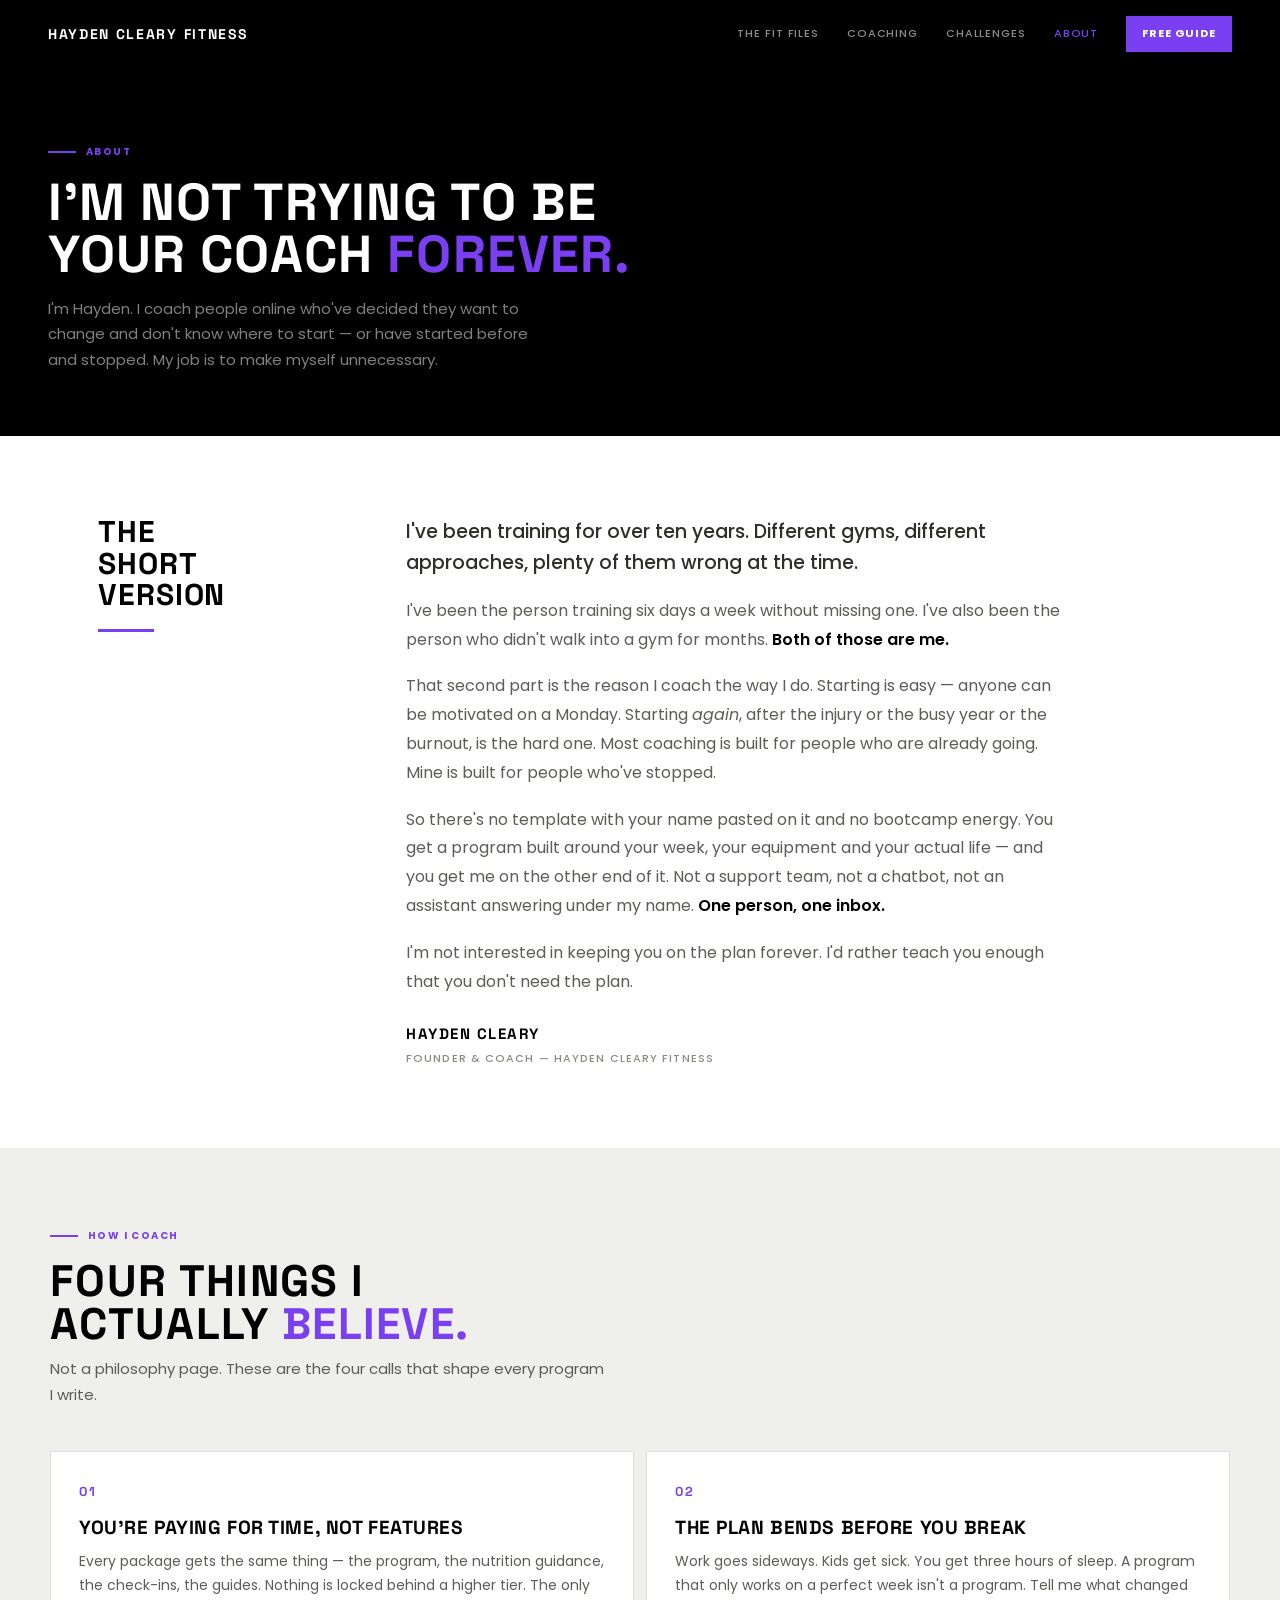
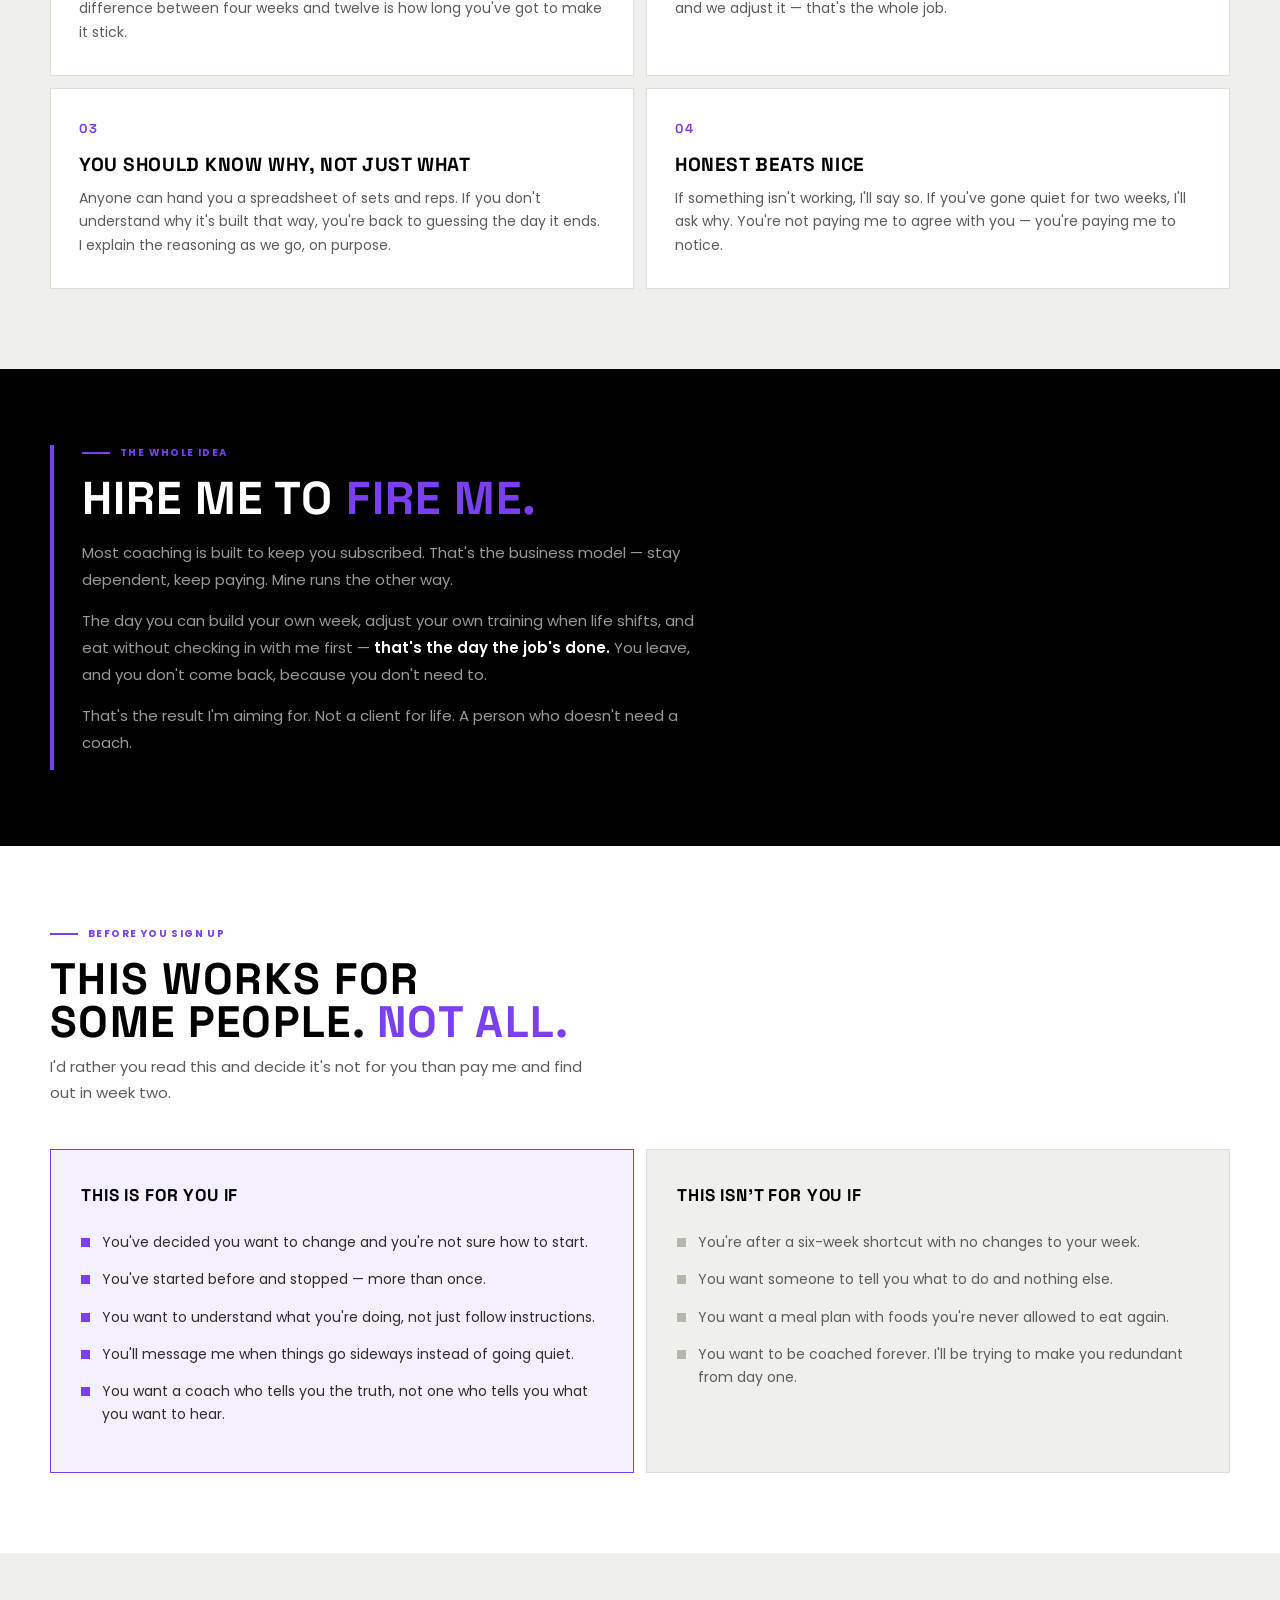
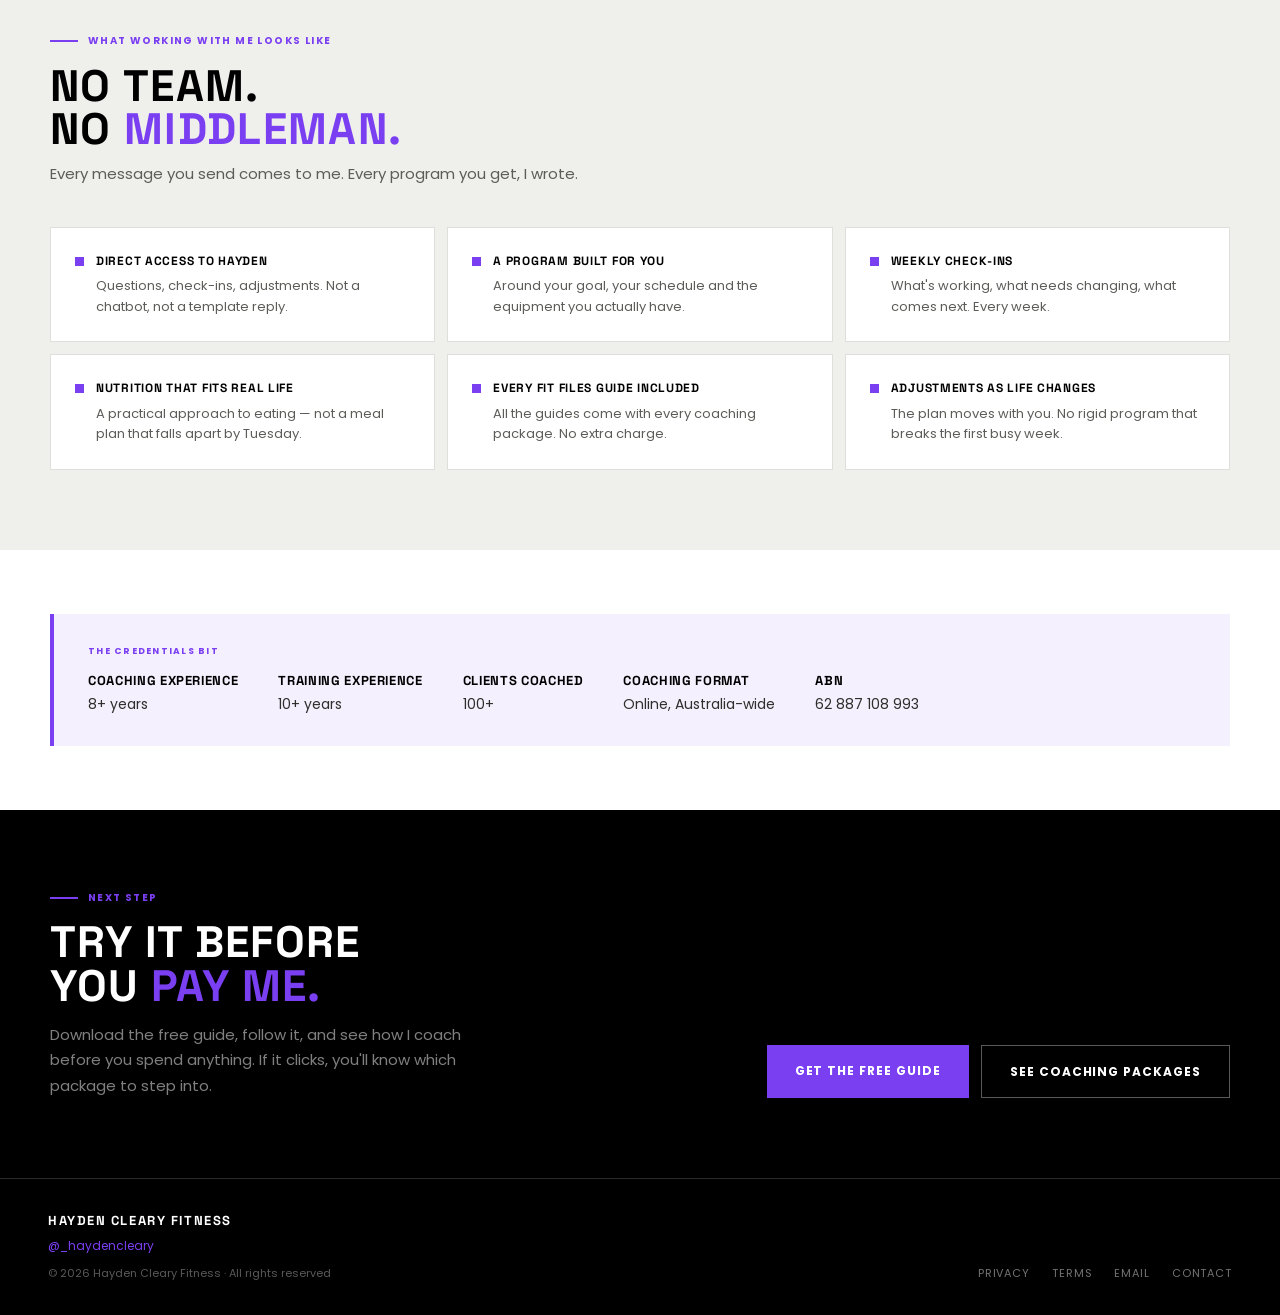
==== about.html @ 054e0fba "Add files via upload" ====
<!DOCTYPE html>
<html lang="en">
<head>
<meta charset="UTF-8">
<meta name="viewport" content="width=device-width, initial-scale=1.0">
<title>About — Hayden Cleary Fitness</title>
<meta name="description" content="Online coaching built for people who've started before and stopped. One coach, direct access, and a plan designed to make itself unnecessary.">
<link rel="preconnect" href="https://fonts.googleapis.com">
<link rel="preconnect" href="https://fonts.gstatic.com" crossorigin>
<link href="https://fonts.googleapis.com/css2?family=Space+Grotesk:wght@700&family=Poppins:wght@400;500;600;700&display=swap" rel="stylesheet">
<style>
/* =============================================
   RESET & BASE
   ============================================= */
*, *::before, *::after { box-sizing: border-box; margin: 0; padding: 0; }
html { -webkit-font-smoothing: antialiased; scroll-behavior: smooth; }
body {
  font-family: 'Poppins', sans-serif;
  font-size: 16px;
  line-height: 1.6;
  color: #2E2E2B;
  background: #fff;
}
a { text-decoration: none; }
img { display: block; max-width: 100%; }

/* =============================================
   NAV
   ============================================= */
.nav {
  background: #000;
  padding: 16px 48px;
  display: flex;
  justify-content: space-between;
  align-items: center;
  gap: 24px;
  flex-wrap: wrap;
  position: sticky;
  top: 0;
  z-index: 100;
}
.nav-brand {
  font-family: 'Space Grotesk', sans-serif;
  font-weight: 700;
  font-size: 14px;
  letter-spacing: .12em;
  text-transform: uppercase;
  color: #fff;
}
.nav-links { display: flex; gap: 28px; align-items: center; flex-wrap: wrap; }
.nav-link {
  font-size: 11px;
  color: rgba(255,255,255,.55);
  text-transform: uppercase;
  letter-spacing: .08em;
  font-weight: 500;
  transition: color .2s;
}
.nav-link:hover { color: rgba(255,255,255,.9); }
.nav-link.is-active { color: #7B3FF2; }
.nav-cta {
  font-size: 11px;
  font-weight: 700;
  color: #fff;
  text-transform: uppercase;
  letter-spacing: .08em;
  background: #7B3FF2;
  padding: 9px 16px;
  transition: background .2s;
}
.nav-cta:hover { background: #6830d4; }

/* =============================================
   SHARED
   ============================================= */
.eyebrow { display: flex; align-items: center; gap: 10px; }
.eyebrow-rule { width: 28px; height: 2px; background: #7B3FF2; flex-shrink: 0; }
.eyebrow-text {
  font-size: 10px;
  font-weight: 700;
  letter-spacing: .14em;
  text-transform: uppercase;
  color: #7B3FF2;
}

/* =============================================
   HERO
   ============================================= */
.hero {
  background: #000;
  padding: 76px 48px 64px;
  display: flex;
  flex-direction: column;
  gap: 16px;
}
.hero-headline {
  font-family: 'Space Grotesk', sans-serif;
  font-size: 52px;
  font-weight: 700;
  letter-spacing: .02em;
  text-transform: uppercase;
  color: #fff;
  line-height: 1.0;
  max-width: 720px;
}
.hero-headline span { color: #7B3FF2; }
.hero-sub {
  font-size: 15px;
  color: rgba(255,255,255,.5);
  line-height: 1.7;
  max-width: 500px;
}

/* =============================================
   STORY
   ============================================= */
.story {
  background: #fff;
  padding: 80px 48px;
  display: grid;
  grid-template-columns: 260px 1fr;
  gap: 48px;
  align-items: start;
  max-width: 1180px;
  margin: 0 auto;
}
.story-label {
  font-family: 'Space Grotesk', sans-serif;
  font-size: 30px;
  font-weight: 700;
  letter-spacing: .03em;
  text-transform: uppercase;
  color: #000;
  line-height: 1.05;
}
.story-rule { width: 56px; height: 3px; background: #7B3FF2; margin-top: 18px; }
.story-body { max-width: 660px; }
.story-body p {
  font-size: 16px;
  color: #5C5C58;
  line-height: 1.8;
  margin-bottom: 18px;
}
.story-body p.lead { font-size: 19px; color: #2E2E2B; font-weight: 500; line-height: 1.65; }
.story-body strong { color: #000; font-weight: 600; }
.signature {
  margin-top: 26px;
  font-family: 'Space Grotesk', sans-serif;
  font-size: 15px;
  font-weight: 700;
  letter-spacing: .1em;
  text-transform: uppercase;
  color: #000;
}
.signature span { display: block; font-family: 'Poppins', sans-serif; font-size: 11px; font-weight: 500; letter-spacing: .1em; color: #8A8A85; margin-top: 4px; }

/* =============================================
   PRINCIPLES
   ============================================= */
.principles {
  background: #EFEFEC;
  padding: 80px 48px;
}
.principles-inner { max-width: 1180px; margin: 0 auto; }
.section-headline {
  font-family: 'Space Grotesk', sans-serif;
  font-size: 44px;
  font-weight: 700;
  letter-spacing: .03em;
  text-transform: uppercase;
  color: #000;
  line-height: .98;
  margin: 16px 0 10px;
}
.section-headline span { color: #7B3FF2; }
.section-sub { font-size: 15px; color: #5C5C58; max-width: 560px; line-height: 1.7; }
.principle-grid {
  margin-top: 44px;
  display: grid;
  grid-template-columns: repeat(2, 1fr);
  gap: 12px;
}
.principle {
  background: #fff;
  border: 0.5px solid #DEDEDA;
  padding: 30px 28px;
}
.principle-num {
  font-family: 'Space Grotesk', sans-serif;
  font-size: 13px;
  font-weight: 700;
  letter-spacing: .12em;
  color: #7B3FF2;
  margin-bottom: 14px;
}
.principle-title {
  font-family: 'Space Grotesk', sans-serif;
  font-size: 19px;
  font-weight: 700;
  letter-spacing: .03em;
  text-transform: uppercase;
  color: #000;
  line-height: 1.2;
  margin-bottom: 10px;
}
.principle-text { font-size: 14px; color: #5C5C58; line-height: 1.7; }

/* =============================================
   HIRE ME TO FIRE ME
   ============================================= */
.hmtfm {
  background: #000;
  padding: 76px 48px;
}
.hmtfm-inner { max-width: 1180px; margin: 0 auto; display: flex; gap: 28px; align-items: flex-start; }
.hmtfm-rule { width: 4px; background: #7B3FF2; align-self: stretch; flex-shrink: 0; min-height: 80px; }
.hmtfm-headline {
  font-family: 'Space Grotesk', sans-serif;
  font-size: 46px;
  font-weight: 700;
  letter-spacing: .02em;
  text-transform: uppercase;
  color: #fff;
  line-height: 1.0;
  margin: 14px 0 18px;
}
.hmtfm-headline span { color: #7B3FF2; }
.hmtfm-text { font-size: 15px; color: rgba(255,255,255,.6); line-height: 1.8; max-width: 620px; margin-bottom: 14px; }
.hmtfm-text strong { color: #fff; font-weight: 600; }

/* =============================================
   FIT / NOT FIT
   ============================================= */
.fit { background: #fff; padding: 80px 48px; }
.fit-inner { max-width: 1180px; margin: 0 auto; }
.fit-grid { margin-top: 44px; display: grid; grid-template-columns: repeat(2, 1fr); gap: 12px; }
.fit-col { border: 0.5px solid #DEDEDA; padding: 32px 30px; }
.fit-col.yes { background: #F4F0FE; border-color: #7B3FF2; }
.fit-col.no { background: #EFEFEC; }
.fit-col-title {
  font-family: 'Space Grotesk', sans-serif;
  font-size: 17px;
  font-weight: 700;
  letter-spacing: .05em;
  text-transform: uppercase;
  color: #000;
  margin-bottom: 22px;
}
.fit-item { display: flex; gap: 12px; align-items: flex-start; margin-bottom: 14px; }
.fit-mark { width: 9px; height: 9px; flex-shrink: 0; margin-top: 7px; }
.fit-col.yes .fit-mark { background: #7B3FF2; }
.fit-col.no .fit-mark { background: #B5B5B0; }
.fit-text { font-size: 14px; color: #5C5C58; line-height: 1.65; }
.fit-col.yes .fit-text { color: #2E2E2B; }

/* =============================================
   WHAT YOU GET
   ============================================= */
.get { background: #EFEFEC; padding: 80px 48px; }
.get-inner { max-width: 1180px; margin: 0 auto; }
.get-grid { margin-top: 40px; display: grid; grid-template-columns: repeat(3, 1fr); gap: 12px; }
.get-item { background: #fff; border: 0.5px solid #DEDEDA; padding: 24px; display: flex; gap: 12px; align-items: flex-start; }
.get-dot { width: 9px; height: 9px; background: #7B3FF2; flex-shrink: 0; margin-top: 5px; }
.get-title {
  font-family: 'Space Grotesk', sans-serif;
  font-size: 12px;
  font-weight: 700;
  letter-spacing: .06em;
  text-transform: uppercase;
  color: #000;
  margin-bottom: 5px;
}
.get-desc { font-size: 13px; color: #5C5C58; line-height: 1.6; }

/* =============================================
   CREDENTIALS
   ============================================= */
.creds { background: #fff; padding: 64px 48px; }
.creds-inner {
  max-width: 1180px;
  margin: 0 auto;
  background: #F4F0FE;
  border-left: 4px solid #7B3FF2;
  padding: 30px 34px;
}
.creds-label {
  font-size: 9px;
  font-weight: 700;
  letter-spacing: .14em;
  text-transform: uppercase;
  color: #7B3FF2;
  margin-bottom: 12px;
}
.creds-list { display: flex; gap: 40px; flex-wrap: wrap; }
.creds-item { font-size: 14px; color: #2E2E2B; line-height: 1.6; }
.creds-item strong { display: block; font-family: 'Space Grotesk', sans-serif; font-size: 13px; letter-spacing: .05em; text-transform: uppercase; color: #000; margin-bottom: 2px; }

/* =============================================
   CTA
   ============================================= */
.cta { background: #000; padding: 80px 48px; }
.cta-inner { max-width: 1180px; margin: 0 auto; display: flex; justify-content: space-between; align-items: flex-end; gap: 40px; flex-wrap: wrap; }
.cta-headline {
  font-family: 'Space Grotesk', sans-serif;
  font-size: 44px;
  font-weight: 700;
  letter-spacing: .02em;
  text-transform: uppercase;
  color: #fff;
  line-height: 1.0;
  margin: 14px 0 14px;
}
.cta-headline span { color: #7B3FF2; }
.cta-sub { font-size: 15px; color: rgba(255,255,255,.5); line-height: 1.7; max-width: 460px; }
.cta-btns { display: flex; gap: 12px; flex-wrap: wrap; }
.btn {
  display: inline-block;
  font-size: 12px;
  font-weight: 700;
  letter-spacing: .08em;
  text-transform: uppercase;
  padding: 16px 28px;
  transition: background .2s, border-color .2s, color .2s;
}
.btn-primary { background: #7B3FF2; color: #fff; }
.btn-primary:hover { background: #6830d4; }
.btn-ghost { border: 1px solid rgba(255,255,255,.35); color: #fff; }
.btn-ghost:hover { border-color: #7B3FF2; background: #7B3FF2; }

/* =============================================
   FOOTER
   ============================================= */
.footer {
  background: #000;
  border-top: 1px solid #2A2A2A;
  padding: 32px 48px;
  display: flex;
  justify-content: space-between;
  align-items: flex-end;
  gap: 24px;
  flex-wrap: wrap;
}
.footer-brand {
  font-family: 'Space Grotesk', sans-serif;
  font-weight: 700;
  font-size: 13px;
  letter-spacing: .12em;
  text-transform: uppercase;
  color: #fff;
}
.footer-handle { font-size: 12px; color: #7B3FF2; margin-top: 4px; }
.footer-legal { font-size: 11px; color: rgba(255,255,255,.35); margin-top: 10px; }
.footer-links { display: flex; gap: 22px; }
.footer-link {
  font-size: 11px;
  color: rgba(255,255,255,.45);
  text-transform: uppercase;
  letter-spacing: .08em;
  transition: color .2s;
}
.footer-link:hover { color: #7B3FF2; }

/* =============================================
   RESPONSIVE
   ============================================= */
@media (max-width: 900px) {
  .story { grid-template-columns: 1fr; gap: 24px; padding: 60px 24px; }
  .principle-grid, .fit-grid { grid-template-columns: 1fr; }
  .get-grid { grid-template-columns: 1fr; }
}
@media (max-width: 720px) {
  .nav { padding: 14px 20px; }
  .nav-links { gap: 16px; }
  .hero { padding: 56px 20px 48px; }
  .hero-headline { font-size: 34px; }
  .section-headline, .cta-headline, .hmtfm-headline { font-size: 30px; }
  .principles, .fit, .get, .cta, .hmtfm { padding: 56px 20px; }
  .creds { padding: 48px 20px; }
  .footer { padding: 28px 20px; }
}

@media (prefers-reduced-motion: reduce) {
  * { transition-duration: .01ms !important; scroll-behavior: auto !important; }
}
</style>
</head>
<body>

<!-- NAV -->
<nav class="nav">
  <a href="index.html" class="nav-brand">Hayden Cleary Fitness</a>
  <div class="nav-links">
    <a href="hcf_fit_files_v2.html" class="nav-link">The Fit Files</a>
    <a href="index.html" class="nav-link">Coaching</a>
    <a href="challenges.html" class="nav-link">Challenges</a>
    <a href="about.html" class="nav-link is-active">About</a>
    <a href="hcf_lead_magnet_landing.html" class="nav-cta">Free Guide</a>
  </div>
</nav>

<!-- HERO -->
<section class="hero">
  <div class="eyebrow">
    <span class="eyebrow-rule"></span>
    <span class="eyebrow-text">About</span>
  </div>
  <h1 class="hero-headline">I'm not trying to be<br>your coach <span>forever.</span></h1>
  <p class="hero-sub">I'm Hayden. I coach people online who've decided they want to change and don't know where to start — or have started before and stopped. My job is to make myself unnecessary.</p>
</section>

<!-- STORY -->
<section class="story">
  <div>
    <div class="story-label">The<br>short<br>version</div>
    <div class="story-rule"></div>
  </div>
  <div class="story-body">
    <p class="lead">I've been training for over ten years. Different gyms, different approaches, plenty of them wrong at the time.</p>
    <p>I've been the person training six days a week without missing one. I've also been the person who didn't walk into a gym for months. <strong>Both of those are me.</strong></p>
    <p>That second part is the reason I coach the way I do. Starting is easy — anyone can be motivated on a Monday. Starting <em>again</em>, after the injury or the busy year or the burnout, is the hard one. Most coaching is built for people who are already going. Mine is built for people who've stopped.</p>
    <p>So there's no template with your name pasted on it and no bootcamp energy. You get a program built around your week, your equipment and your actual life — and you get me on the other end of it. Not a support team, not a chatbot, not an assistant answering under my name. <strong>One person, one inbox.</strong></p>
    <p>I'm not interested in keeping you on the plan forever. I'd rather teach you enough that you don't need the plan.</p>
    <div class="signature">
      Hayden Cleary
      <span>Founder &amp; Coach — Hayden Cleary Fitness</span>
    </div>
  </div>
</section>

<!-- PRINCIPLES -->
<section class="principles">
  <div class="principles-inner">
    <div class="eyebrow">
      <span class="eyebrow-rule"></span>
      <span class="eyebrow-text">How I coach</span>
    </div>
    <h2 class="section-headline">Four things I<br>actually <span>believe.</span></h2>
    <p class="section-sub">Not a philosophy page. These are the four calls that shape every program I write.</p>

    <div class="principle-grid">
      <div class="principle">
        <div class="principle-num">01</div>
        <div class="principle-title">You're paying for time, not features</div>
        <div class="principle-text">Every package gets the same thing — the program, the nutrition guidance, the check-ins, the guides. Nothing is locked behind a higher tier. The only difference between four weeks and twelve is how long you've got to make it stick.</div>
      </div>
      <div class="principle">
        <div class="principle-num">02</div>
        <div class="principle-title">The plan bends before you break</div>
        <div class="principle-text">Work goes sideways. Kids get sick. You get three hours of sleep. A program that only works on a perfect week isn't a program. Tell me what changed and we adjust it — that's the whole job.</div>
      </div>
      <div class="principle">
        <div class="principle-num">03</div>
        <div class="principle-title">You should know why, not just what</div>
        <div class="principle-text">Anyone can hand you a spreadsheet of sets and reps. If you don't understand why it's built that way, you're back to guessing the day it ends. I explain the reasoning as we go, on purpose.</div>
      </div>
      <div class="principle">
        <div class="principle-num">04</div>
        <div class="principle-title">Honest beats nice</div>
        <div class="principle-text">If something isn't working, I'll say so. If you've gone quiet for two weeks, I'll ask why. You're not paying me to agree with you — you're paying me to notice.</div>
      </div>
    </div>
  </div>
</section>

<!-- HIRE ME TO FIRE ME -->
<section class="hmtfm">
  <div class="hmtfm-inner">
    <div class="hmtfm-rule"></div>
    <div>
      <div class="eyebrow">
        <span class="eyebrow-rule"></span>
        <span class="eyebrow-text">The whole idea</span>
      </div>
      <h2 class="hmtfm-headline">Hire me to <span>fire me.</span></h2>
      <p class="hmtfm-text">Most coaching is built to keep you subscribed. That's the business model — stay dependent, keep paying. Mine runs the other way.</p>
      <p class="hmtfm-text">The day you can build your own week, adjust your own training when life shifts, and eat without checking in with me first — <strong>that's the day the job's done.</strong> You leave, and you don't come back, because you don't need to.</p>
      <p class="hmtfm-text">That's the result I'm aiming for. Not a client for life. A person who doesn't need a coach.</p>
    </div>
  </div>
</section>

<!-- FIT / NOT FIT -->
<section class="fit">
  <div class="fit-inner">
    <div class="eyebrow">
      <span class="eyebrow-rule"></span>
      <span class="eyebrow-text">Before you sign up</span>
    </div>
    <h2 class="section-headline">This works for<br>some people. <span>Not all.</span></h2>
    <p class="section-sub">I'd rather you read this and decide it's not for you than pay me and find out in week two.</p>

    <div class="fit-grid">
      <div class="fit-col yes">
        <div class="fit-col-title">This is for you if</div>
        <div class="fit-item"><span class="fit-mark"></span><span class="fit-text">You've decided you want to change and you're not sure how to start.</span></div>
        <div class="fit-item"><span class="fit-mark"></span><span class="fit-text">You've started before and stopped — more than once.</span></div>
        <div class="fit-item"><span class="fit-mark"></span><span class="fit-text">You want to understand what you're doing, not just follow instructions.</span></div>
        <div class="fit-item"><span class="fit-mark"></span><span class="fit-text">You'll message me when things go sideways instead of going quiet.</span></div>
        <div class="fit-item"><span class="fit-mark"></span><span class="fit-text">You want a coach who tells you the truth, not one who tells you what you want to hear.</span></div>
      </div>
      <div class="fit-col no">
        <div class="fit-col-title">This isn't for you if</div>
        <div class="fit-item"><span class="fit-mark"></span><span class="fit-text">You're after a six-week shortcut with no changes to your week.</span></div>
        <div class="fit-item"><span class="fit-mark"></span><span class="fit-text">You want someone to tell you what to do and nothing else.</span></div>
        <div class="fit-item"><span class="fit-mark"></span><span class="fit-text">You want a meal plan with foods you're never allowed to eat again.</span></div>
        <div class="fit-item"><span class="fit-mark"></span><span class="fit-text">You want to be coached forever. I'll be trying to make you redundant from day one.</span></div>
      </div>
    </div>
  </div>
</section>

<!-- WHAT YOU GET -->
<section class="get">
  <div class="get-inner">
    <div class="eyebrow">
      <span class="eyebrow-rule"></span>
      <span class="eyebrow-text">What working with me looks like</span>
    </div>
    <h2 class="section-headline">No team.<br>No <span>middleman.</span></h2>
    <p class="section-sub">Every message you send comes to me. Every program you get, I wrote.</p>

    <div class="get-grid">
      <div class="get-item">
        <div class="get-dot"></div>
        <div>
          <div class="get-title">Direct access to Hayden</div>
          <div class="get-desc">Questions, check-ins, adjustments. Not a chatbot, not a template reply.</div>
        </div>
      </div>
      <div class="get-item">
        <div class="get-dot"></div>
        <div>
          <div class="get-title">A program built for you</div>
          <div class="get-desc">Around your goal, your schedule and the equipment you actually have.</div>
        </div>
      </div>
      <div class="get-item">
        <div class="get-dot"></div>
        <div>
          <div class="get-title">Weekly check-ins</div>
          <div class="get-desc">What's working, what needs changing, what comes next. Every week.</div>
        </div>
      </div>
      <div class="get-item">
        <div class="get-dot"></div>
        <div>
          <div class="get-title">Nutrition that fits real life</div>
          <div class="get-desc">A practical approach to eating — not a meal plan that falls apart by Tuesday.</div>
        </div>
      </div>
      <div class="get-item">
        <div class="get-dot"></div>
        <div>
          <div class="get-title">Every Fit Files guide included</div>
          <div class="get-desc">All the guides come with every coaching package. No extra charge.</div>
        </div>
      </div>
      <div class="get-item">
        <div class="get-dot"></div>
        <div>
          <div class="get-title">Adjustments as life changes</div>
          <div class="get-desc">The plan moves with you. No rigid program that breaks the first busy week.</div>
        </div>
      </div>
    </div>
  </div>
</section>

<!-- CREDENTIALS -->
<section class="creds">
  <div class="creds-inner">
    <div class="creds-label">The credentials bit</div>
    <div class="creds-list">
      <div class="creds-item"><strong>Coaching experience</strong>8+ years</div>
      <div class="creds-item"><strong>Training experience</strong>10+ years</div>
      <div class="creds-item"><strong>Clients coached</strong>100+</div>
      <div class="creds-item"><strong>Coaching format</strong>Online, Australia-wide</div>
      <div class="creds-item"><strong>ABN</strong>62 887 108 993</div>
      <!-- HAYDEN: send me your qualifications and I'll add the row back here.
      <div class="creds-item"><strong>Qualifications</strong>Cert III &amp; IV in Fitness</div>
      -->
    </div>
  </div>
</section>

<!-- CTA -->
<section class="cta">
  <div class="cta-inner">
    <div>
      <div class="eyebrow">
        <span class="eyebrow-rule"></span>
        <span class="eyebrow-text">Next step</span>
      </div>
      <h2 class="cta-headline">Try it before<br>you <span>pay me.</span></h2>
      <p class="cta-sub">Download the free guide, follow it, and see how I coach before you spend anything. If it clicks, you'll know which package to step into.</p>
    </div>
    <div class="cta-btns">
      <a href="hcf_lead_magnet_landing.html" class="btn btn-primary">Get the free guide</a>
      <a href="index.html" class="btn btn-ghost">See coaching packages</a>
    </div>
  </div>
</section>

<!-- FOOTER -->
<footer class="footer">
  <div>
    <div class="footer-brand">Hayden Cleary Fitness</div>
    <div class="footer-handle">@_haydencleary</div>
    <div class="footer-legal">© 2026 Hayden Cleary Fitness · All rights reserved</div>
  </div>
  <div class="footer-links">
    <a href="privacy.html" class="footer-link">Privacy</a>
    <a href="terms.html" class="footer-link">Terms</a>
    <a href="mailto:haydenclearyfit@gmail.com" class="footer-link">Email</a>
    <a href="https://www.instagram.com/_haydencleary" class="footer-link" target="_blank" rel="noopener">Contact</a>
  </div>
</footer>

</body>
</html>
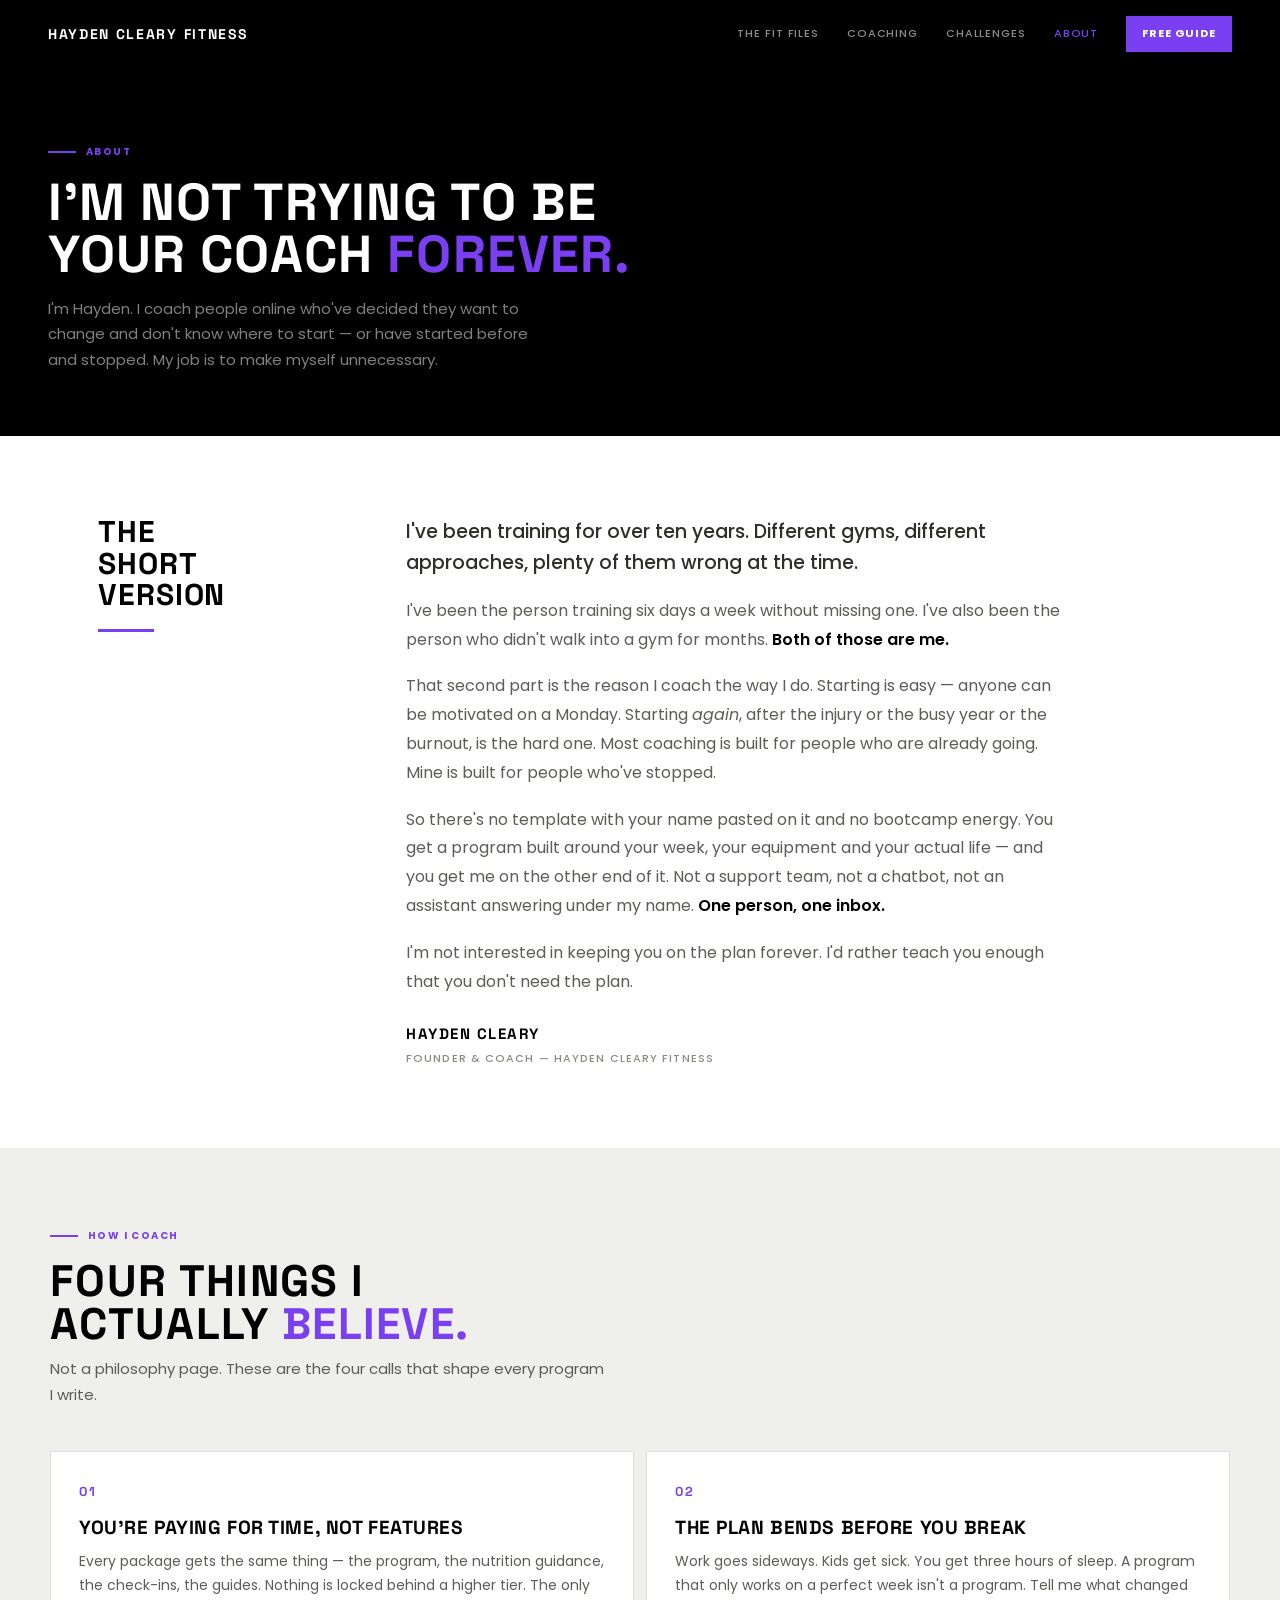
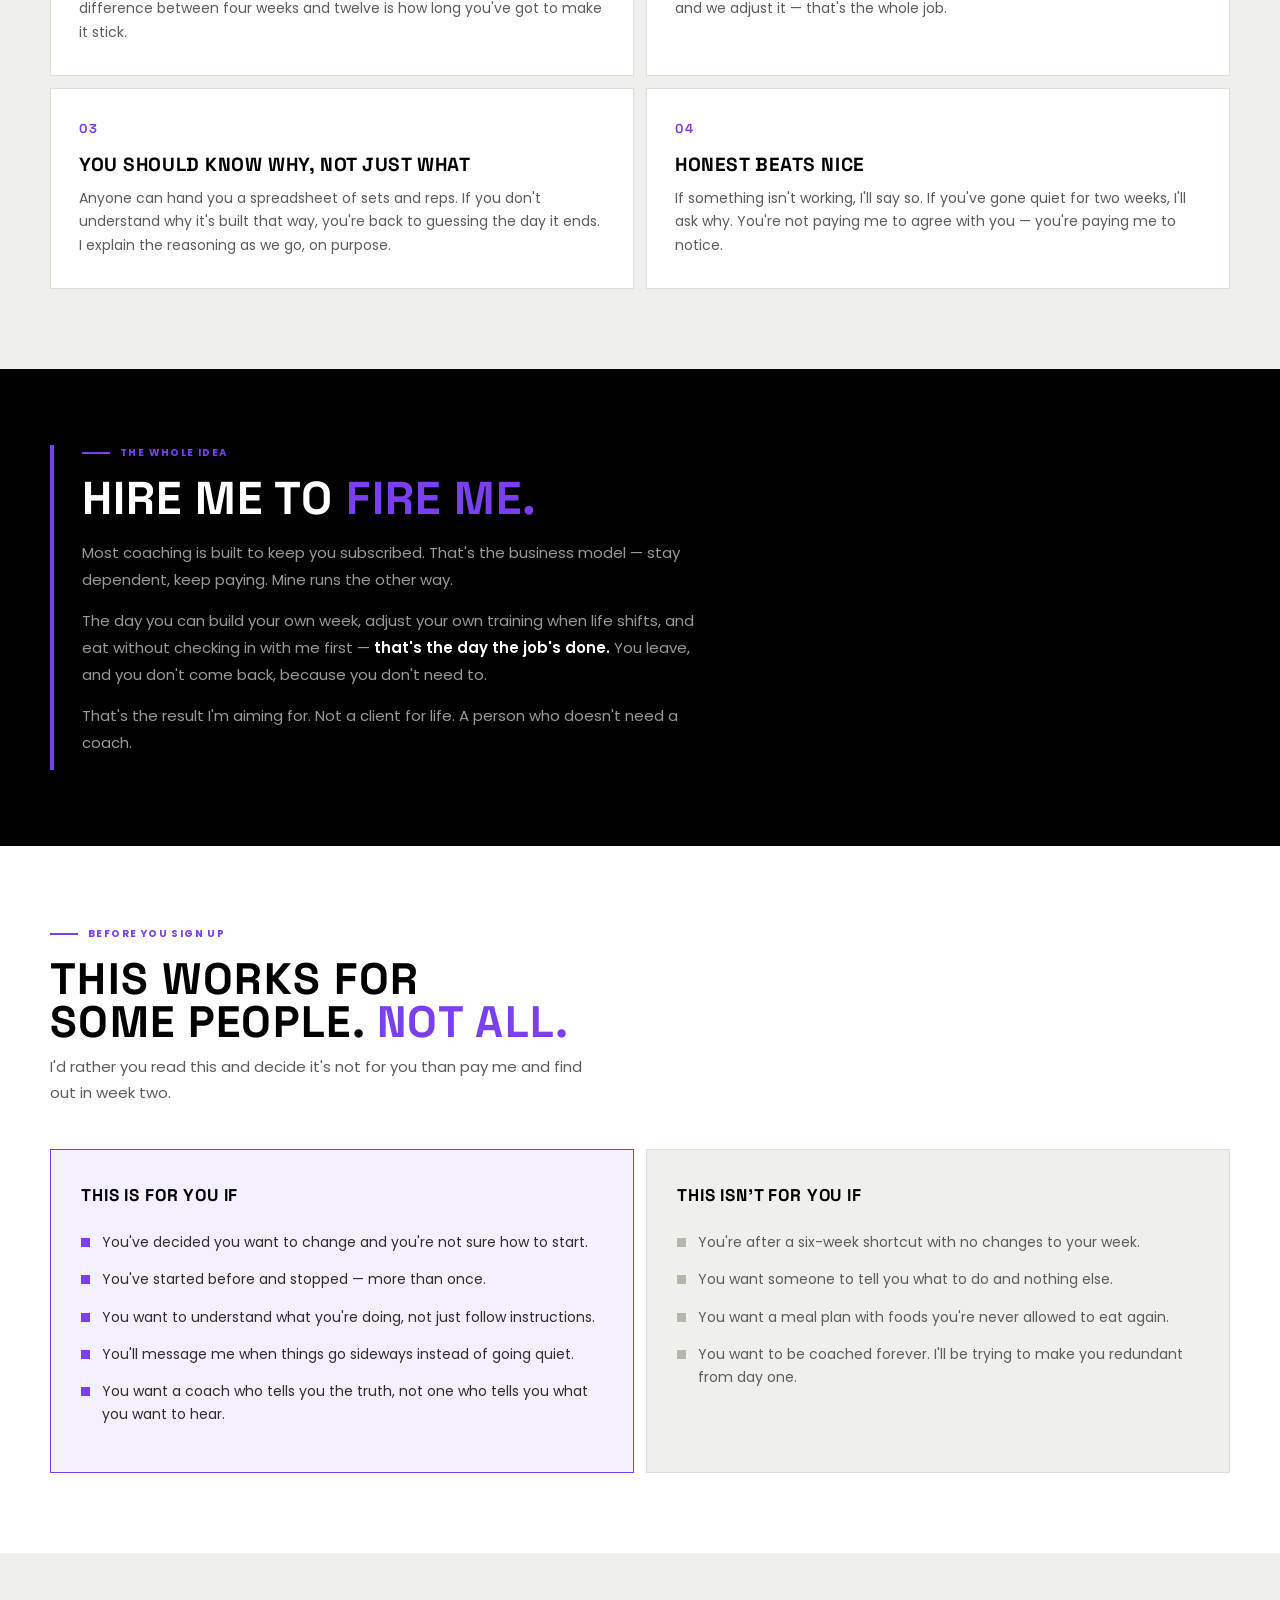
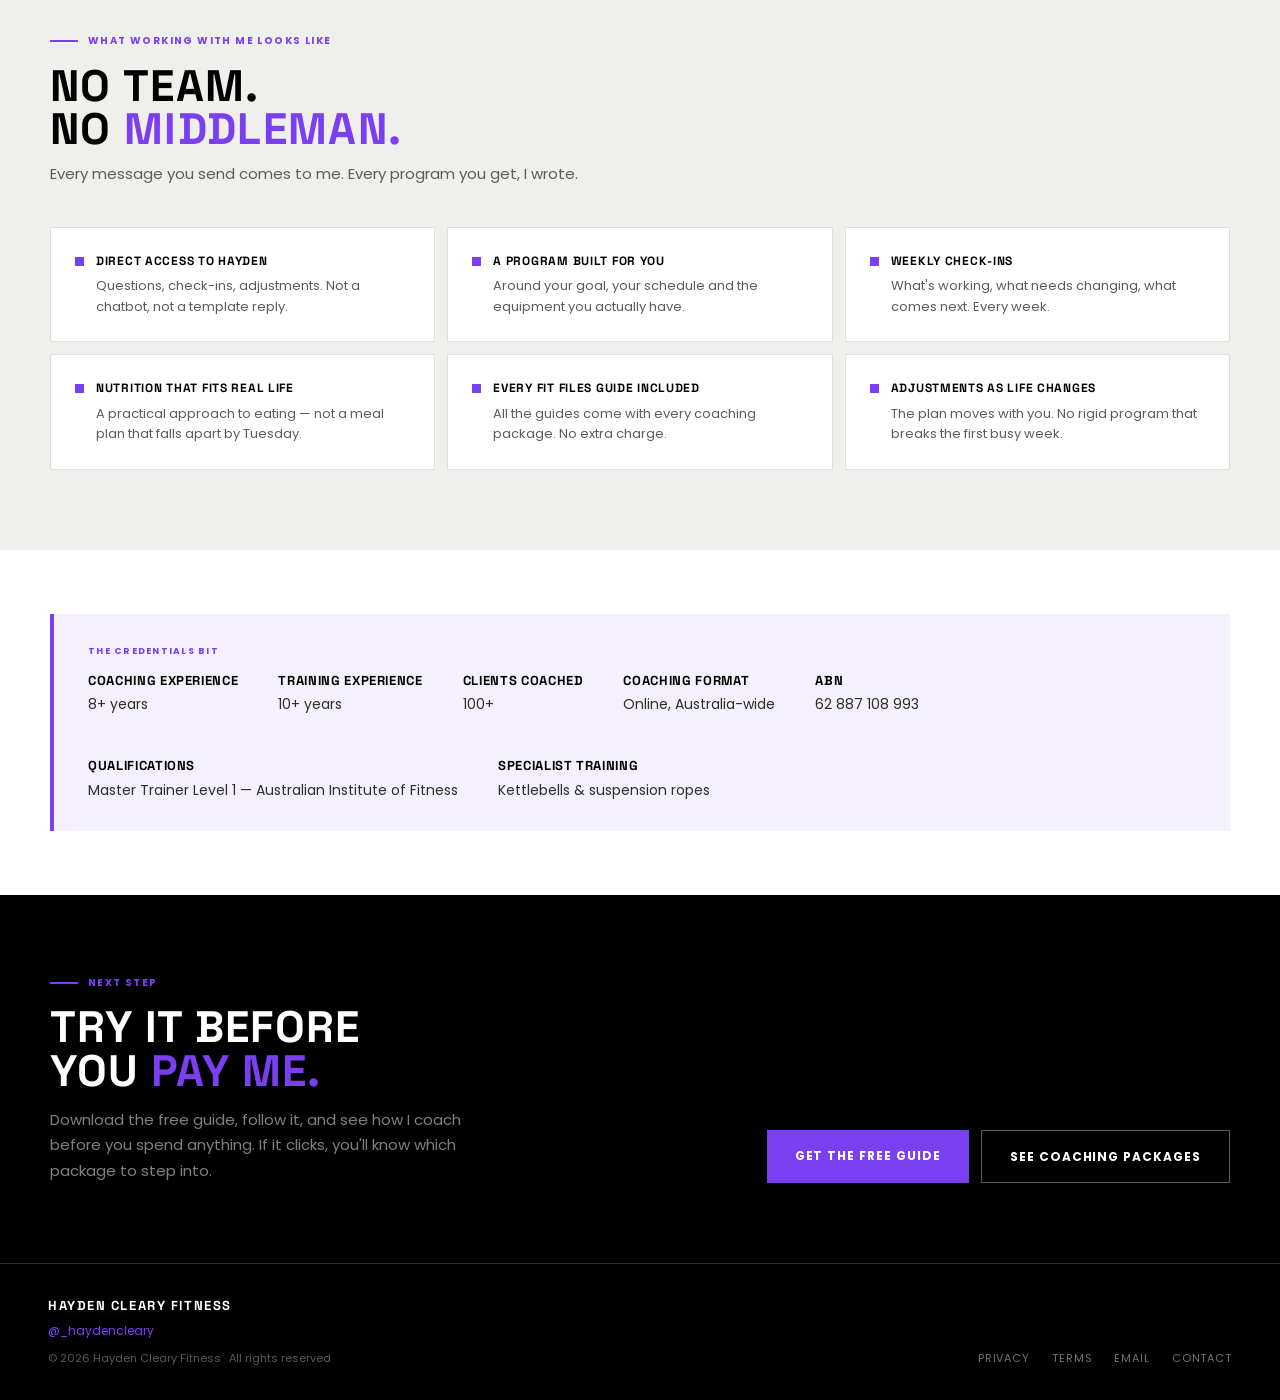
==== commit f0d4ac72: "Update qualifications and specialist training details" ====
--- a/about.html
+++ b/about.html
@@ -576,9 +576,8 @@
       <div class="creds-item"><strong>Clients coached</strong>100+</div>
       <div class="creds-item"><strong>Coaching format</strong>Online, Australia-wide</div>
       <div class="creds-item"><strong>ABN</strong>62 887 108 993</div>
-      <!-- HAYDEN: send me your qualifications and I'll add the row back here.
-      <div class="creds-item"><strong>Qualifications</strong>Cert III &amp; IV in Fitness</div>
-      -->
+        <div class="creds-item"><strong>Qualifications</strong>Master Trainer Level 1 — Australian Institute of Fitness</div>
+        <div class="creds-item"><strong>Specialist training</strong>Kettlebells &amp; suspension ropes</div>
     </div>
   </div>
 </section>
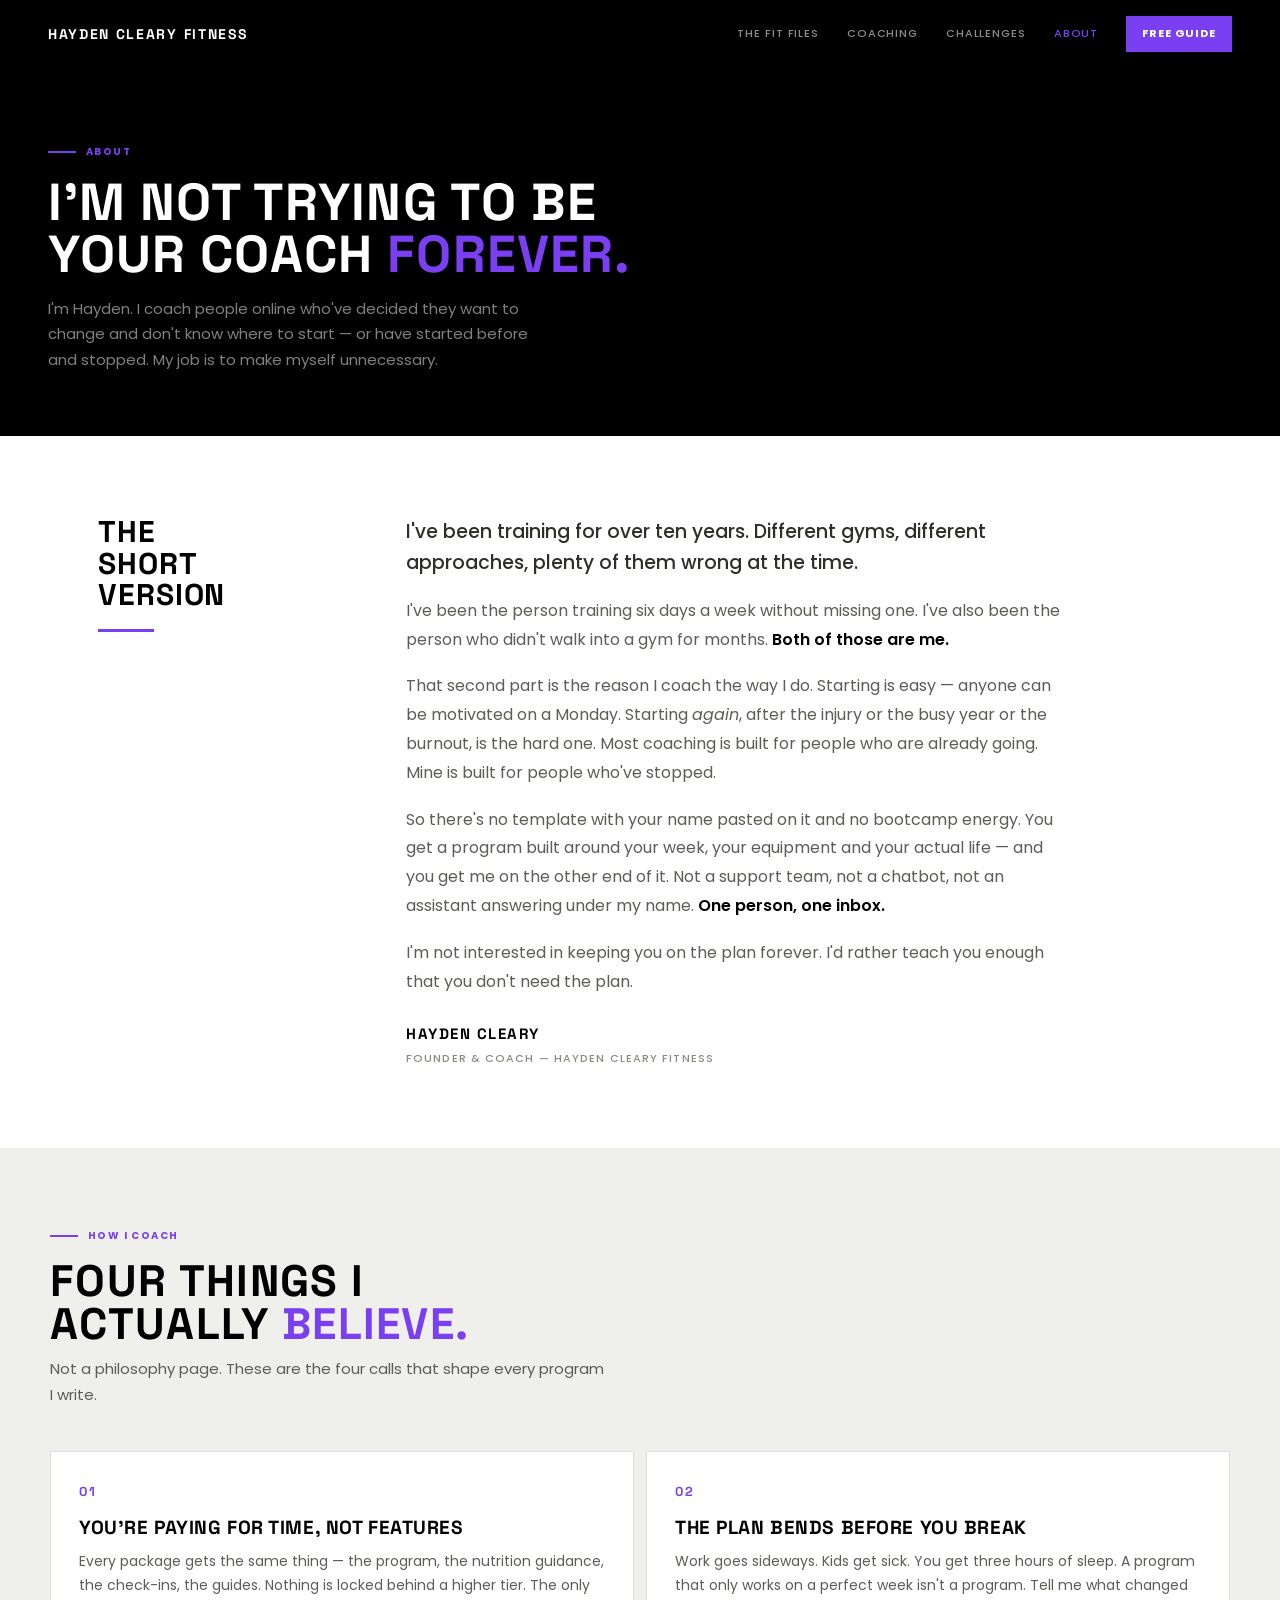
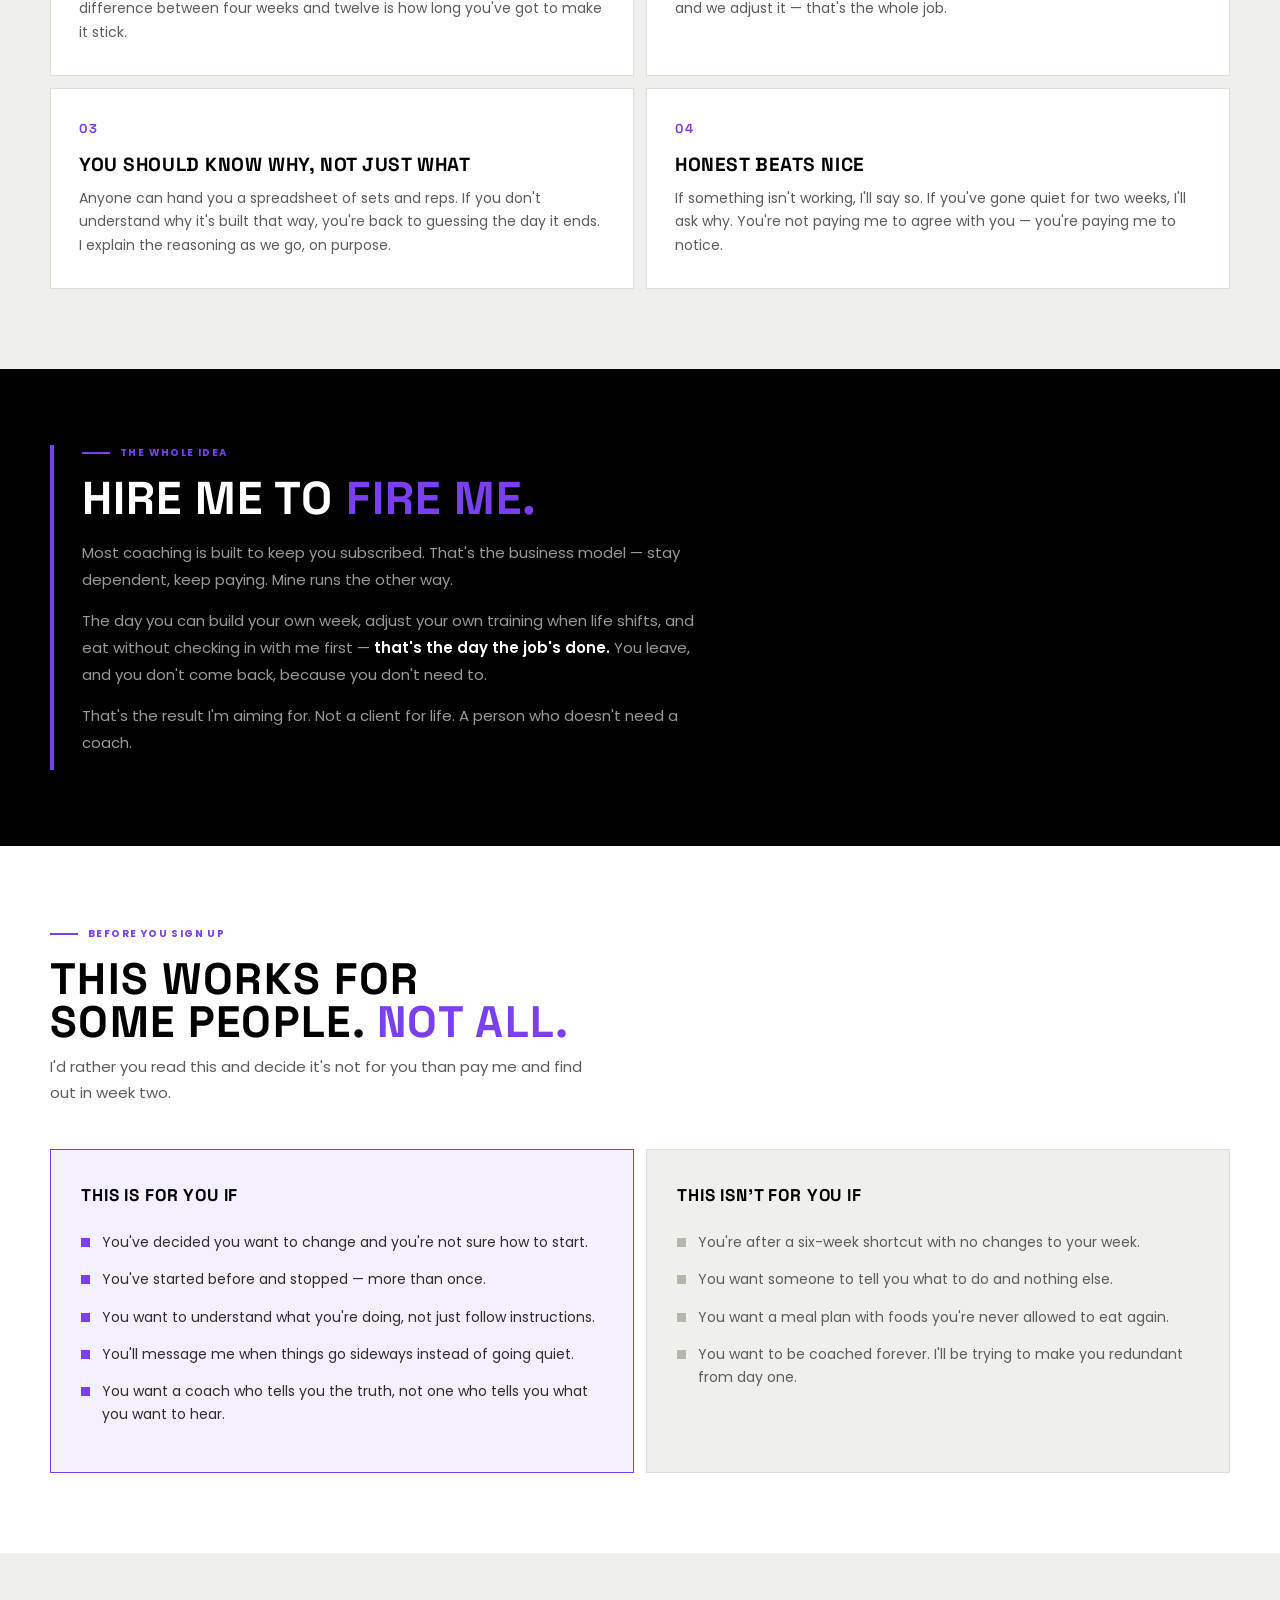
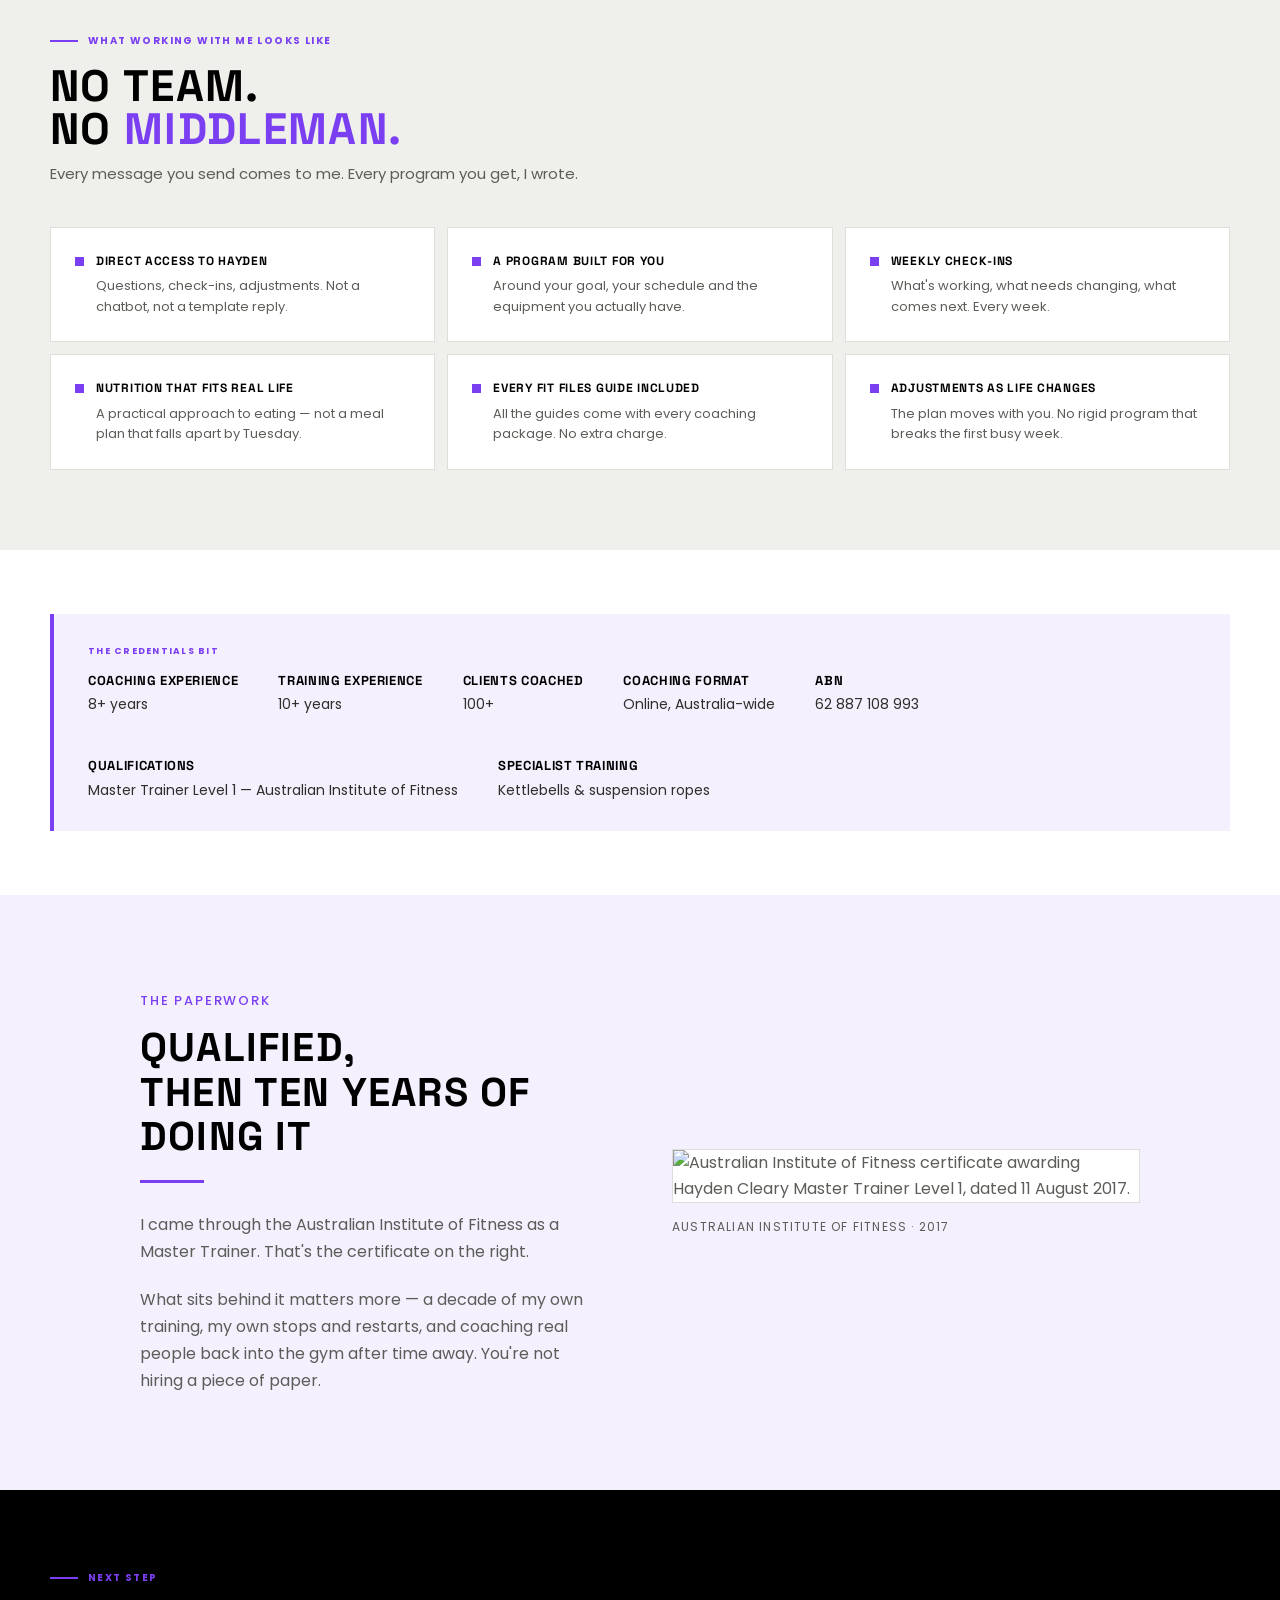
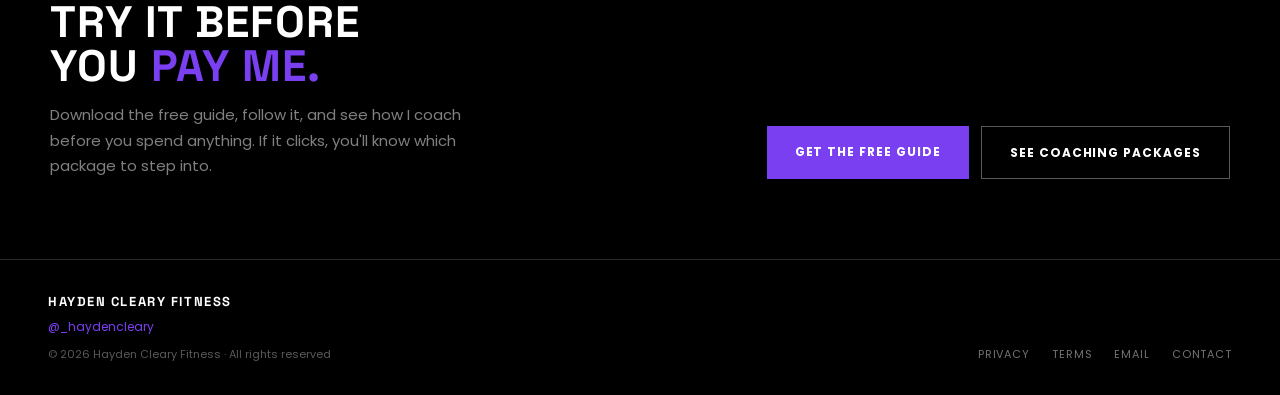
==== commit 0e2773a0: "Update about.html" ====
--- a/about.html
+++ b/about.html
@@ -581,6 +581,98 @@
     </div>
   </div>
 </section>
+   <!-- ==========================================================
+     HCF — ABOUT PAGE · CERTIFICATE SECTION
+     Paste this directly AFTER the closing </section> of the
+     credentials block (the one ending around line 584).
+     Image sits in the top level of the repo, same place as about.html.
+     ========================================================== -->
+ 
+<section class="hcf-cert" id="certificate">
+  <style>
+    .hcf-cert{
+      background:#F4F0FE;
+      padding:96px 24px;
+      font-family:'Poppins',sans-serif;
+      color:#5C5C58;
+    }
+    .hcf-cert__inner{
+      max-width:1000px;
+      margin:0 auto;
+      display:grid;
+      grid-template-columns:1fr 1fr;
+      gap:64px;
+      align-items:center;
+    }
+    .hcf-cert__eyebrow{
+      font-size:13px;
+      font-weight:500;
+      text-transform:uppercase;
+      letter-spacing:.14em;
+      color:#7B3FF2;
+      margin-bottom:14px;
+    }
+    .hcf-cert h2{
+      font-family:'Space Grotesk',sans-serif;
+      font-weight:700;
+      text-transform:uppercase;
+      letter-spacing:.03em;
+      font-size:clamp(28px,4vw,40px);
+      line-height:1.12;
+      color:#000000;
+      margin:0 0 20px;
+    }
+    .hcf-cert__rule{
+      width:64px;
+      height:3px;
+      background:#7B3FF2;
+      margin-bottom:28px;
+    }
+    .hcf-cert p{
+      font-size:16px;
+      line-height:1.7;
+      margin:0 0 20px;
+      max-width:46ch;
+    }
+    .hcf-cert p:last-child{margin-bottom:0;}
+    .hcf-cert figure{margin:0;}
+    .hcf-cert figure img{
+      display:block;
+      width:100%;
+      height:auto;
+      border:1px solid #DEDEDA;
+      border-radius:0;
+      background:#FFFFFF;
+    }
+    .hcf-cert figcaption{
+      font-size:12px;
+      text-transform:uppercase;
+      letter-spacing:.1em;
+      color:#5C5C58;
+      margin-top:14px;
+    }
+    @media (max-width:840px){
+      .hcf-cert{padding:64px 24px;}
+      .hcf-cert__inner{grid-template-columns:1fr;gap:36px;}
+    }
+  </style>
+ 
+  <div class="hcf-cert__inner">
+    <div>
+      <div class="hcf-cert__eyebrow">The paperwork</div>
+      <h2>Qualified,<br>then ten years of doing it</h2>
+      <div class="hcf-cert__rule"></div>
+      <p>I came through the Australian Institute of Fitness as a Master Trainer. That's the certificate on the right.</p>
+      <p>What sits behind it matters more — a decade of my own training, my own stops and restarts, and coaching real people back into the gym after time away. You're not hiring a piece of paper.</p>
+    </div>
+ 
+    <figure>
+      <img src="hayden-cleary-master-trainer-2017.jpg"
+           alt="Australian Institute of Fitness certificate awarding Hayden Cleary Master Trainer Level 1, dated 11 August 2017.">
+      <figcaption>Australian Institute of Fitness &middot; 2017</figcaption>
+    </figure>
+  </div>
+</section>
 
 <!-- CTA -->
 <section class="cta">
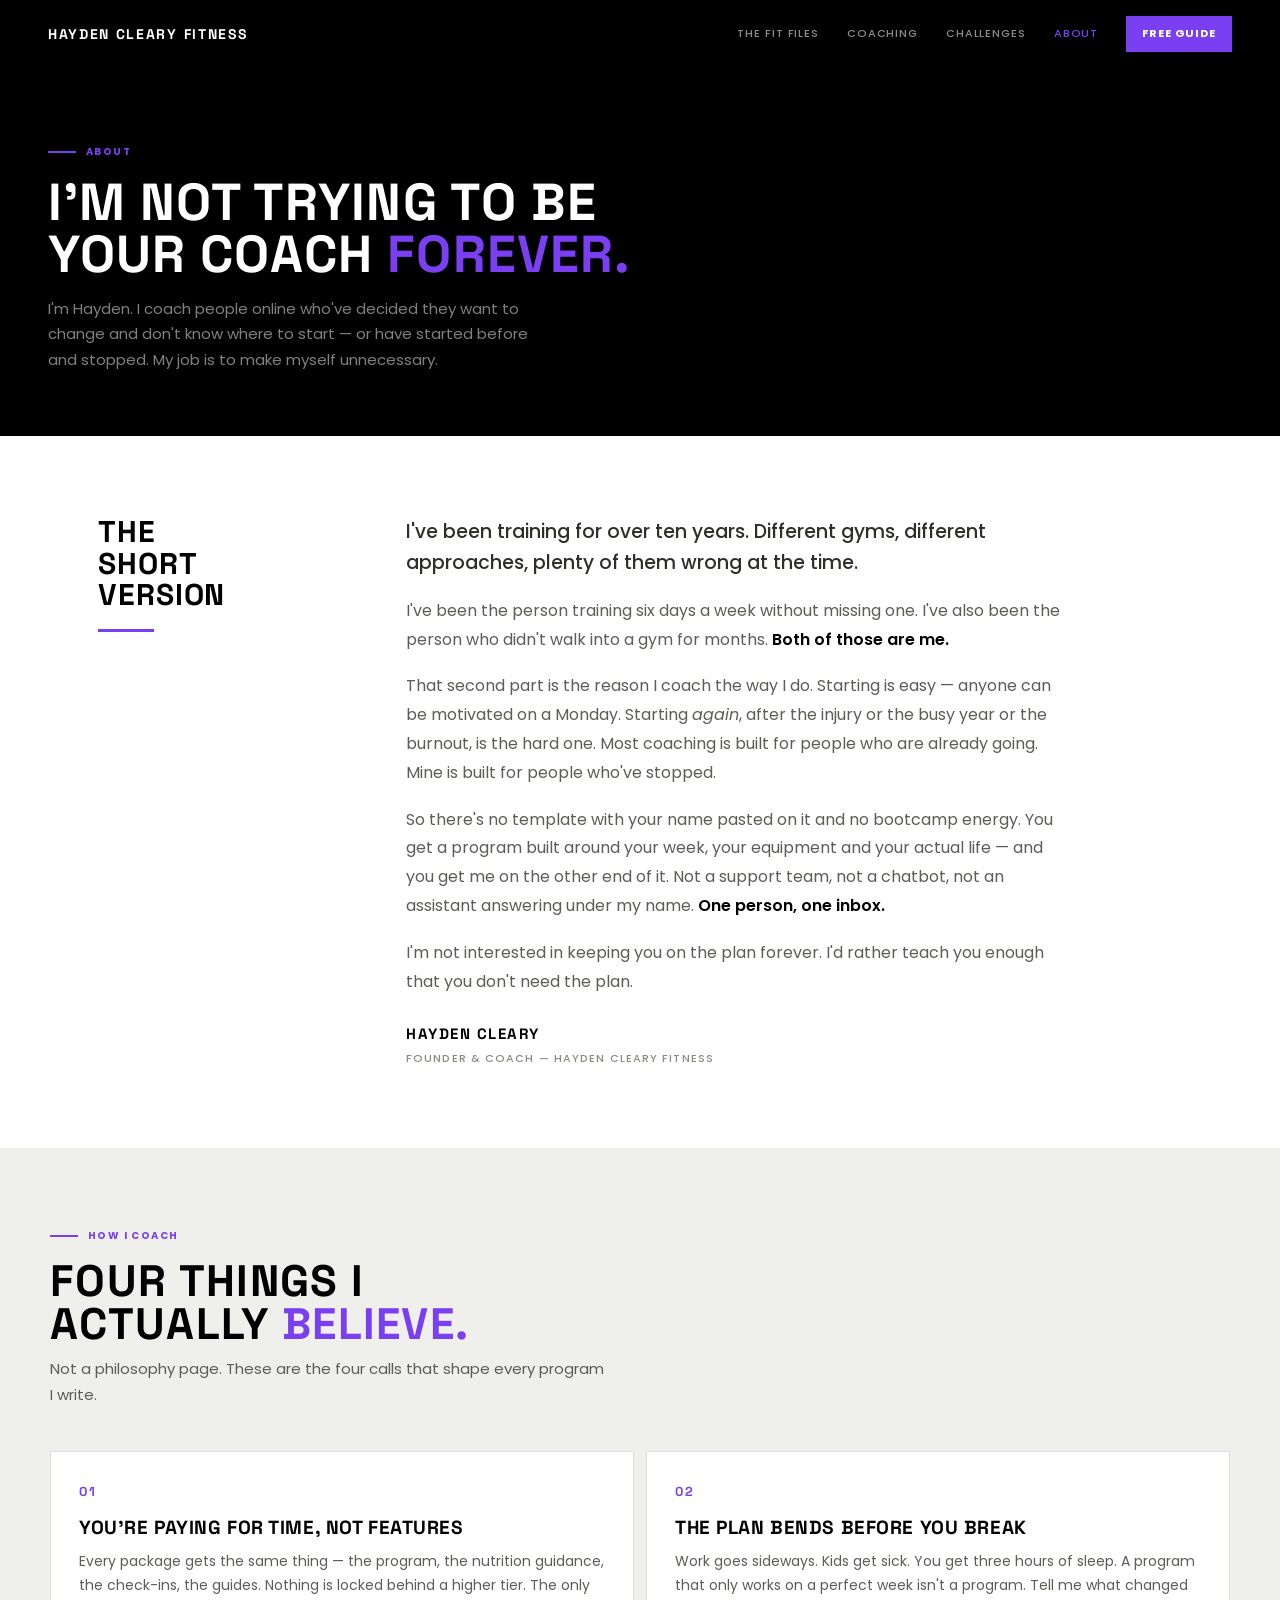
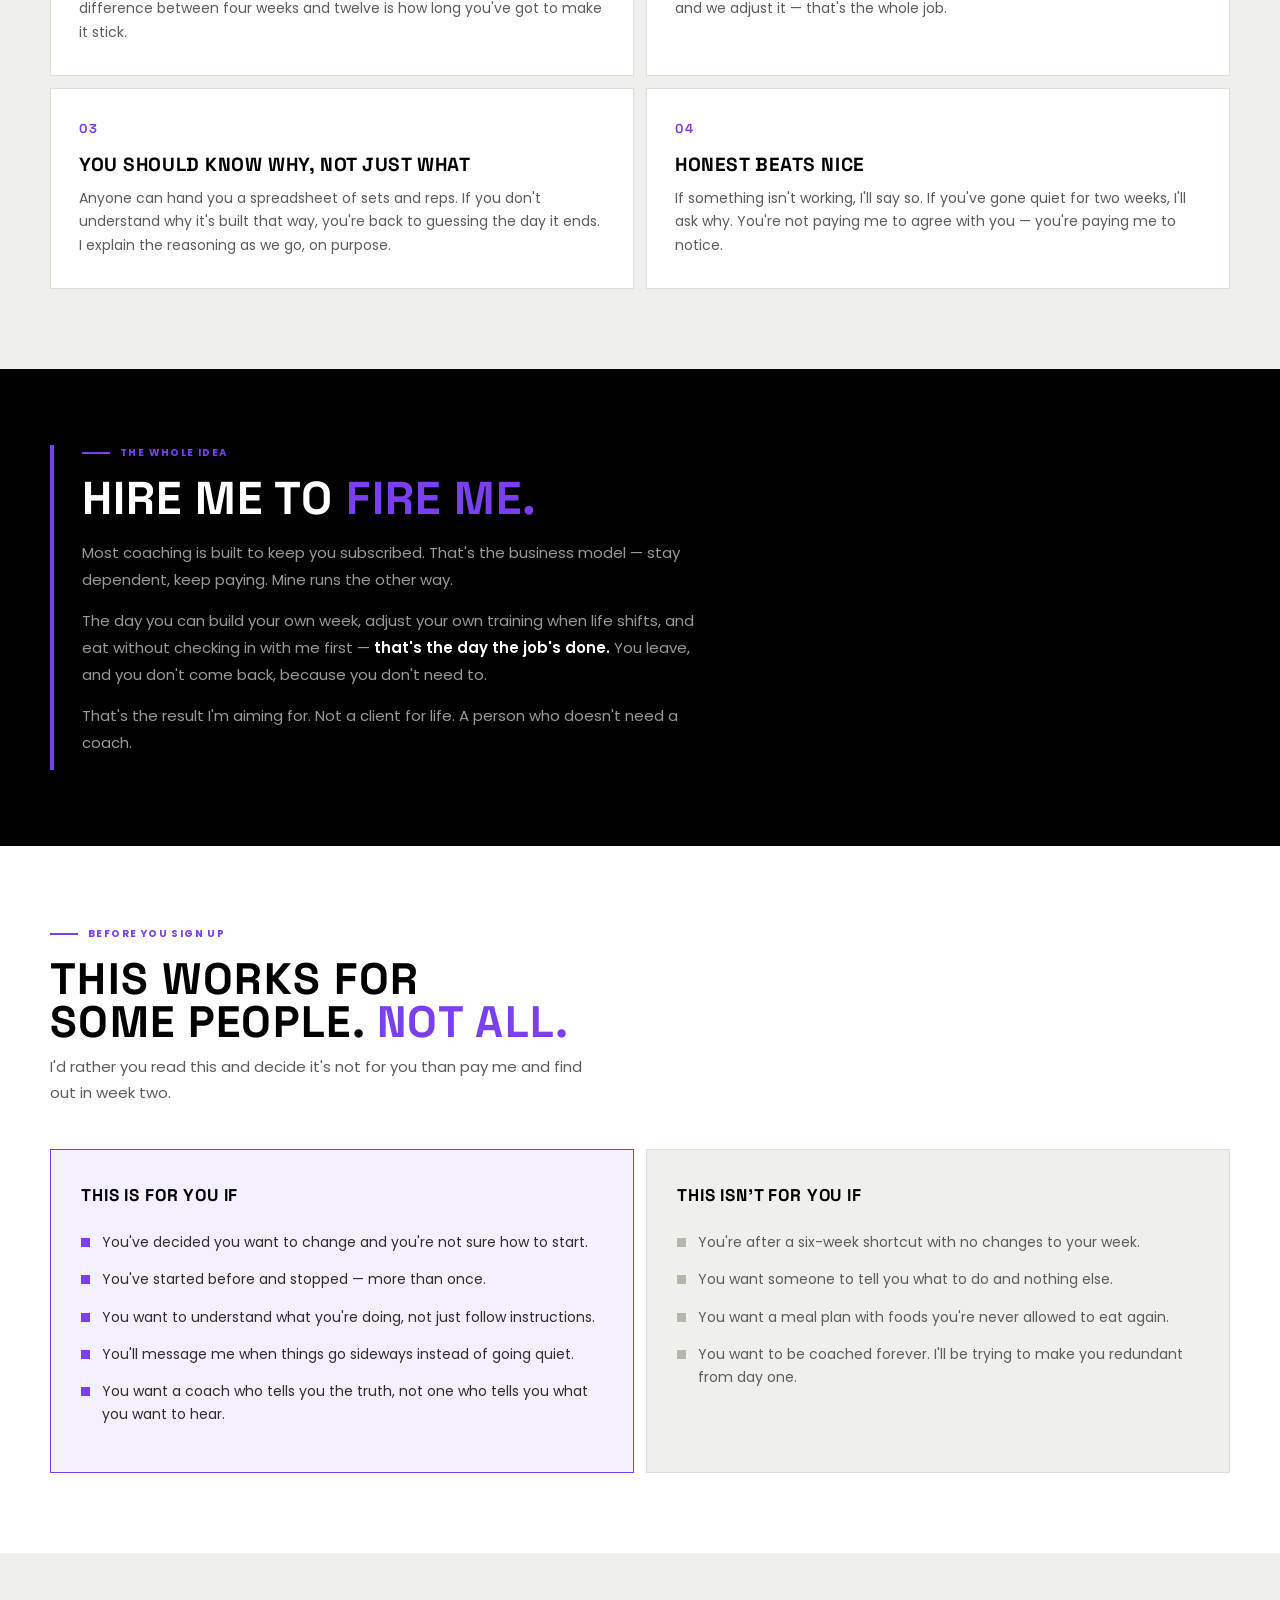
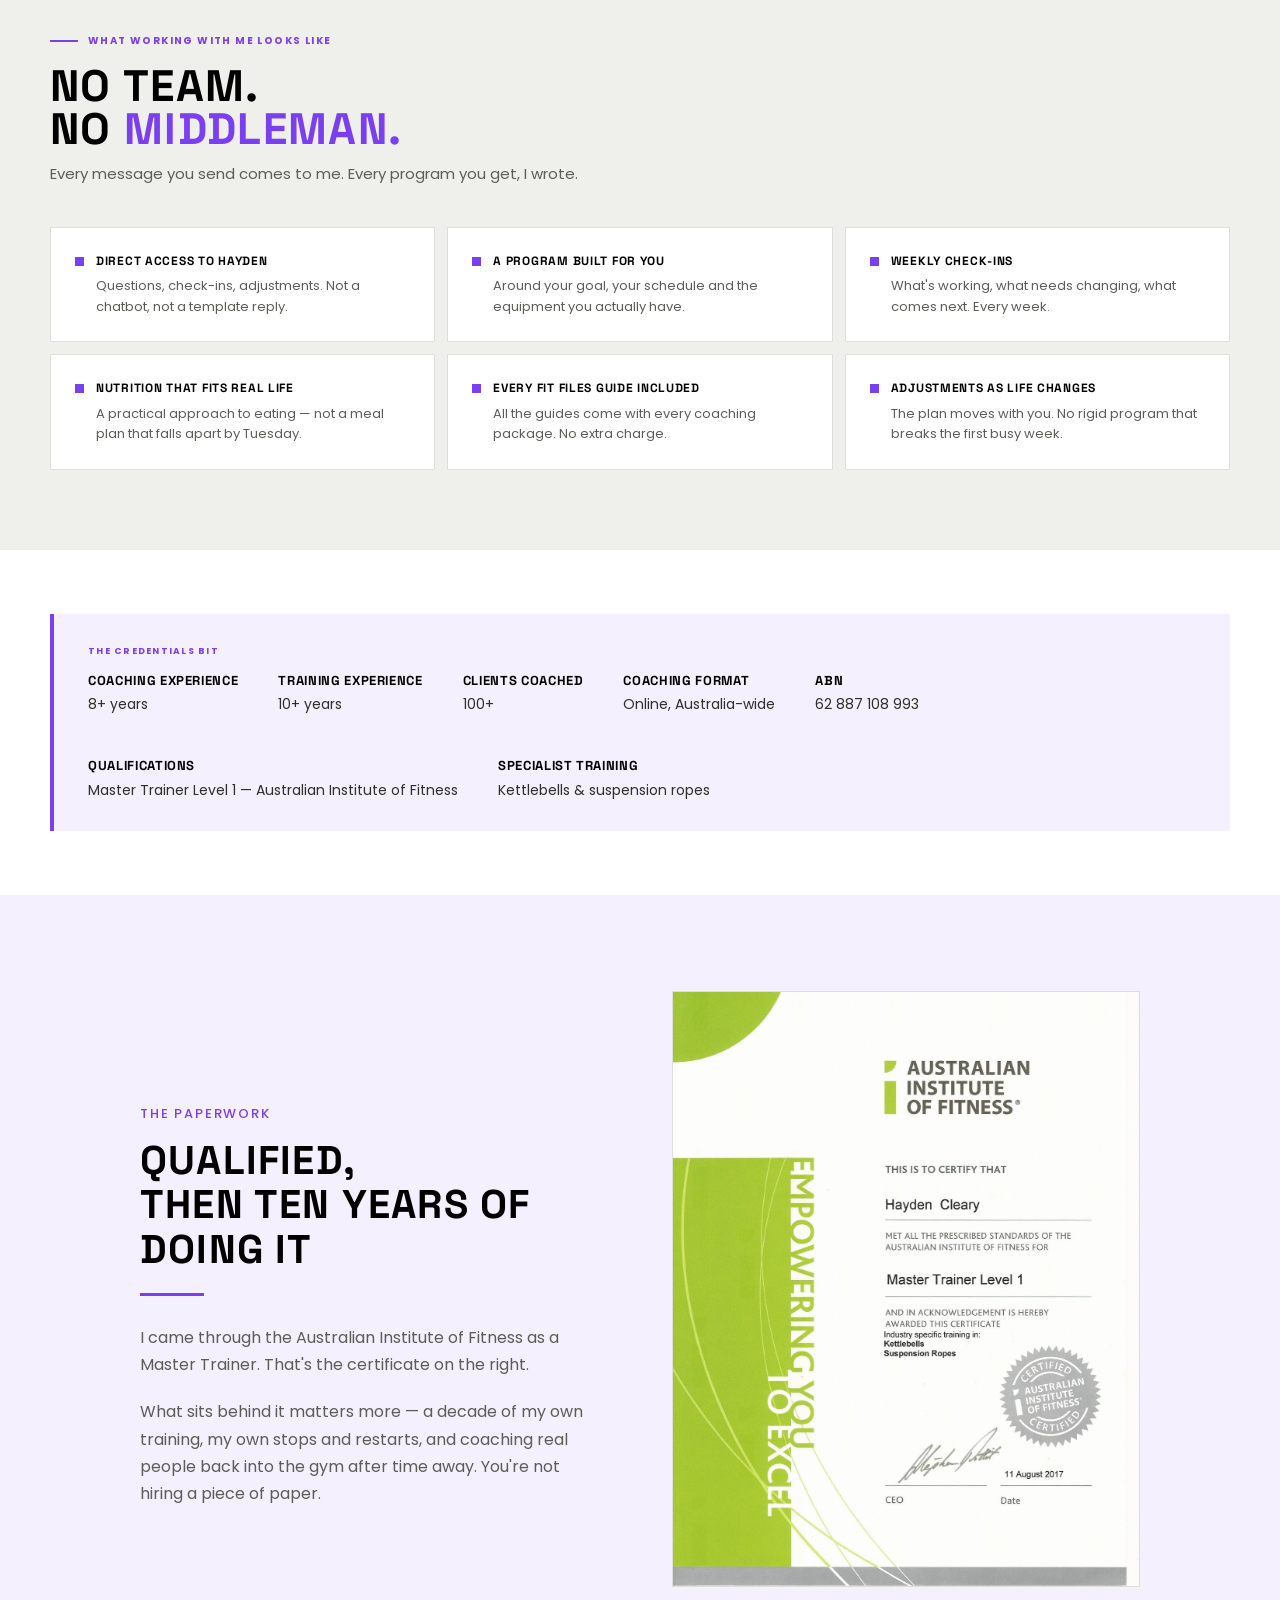
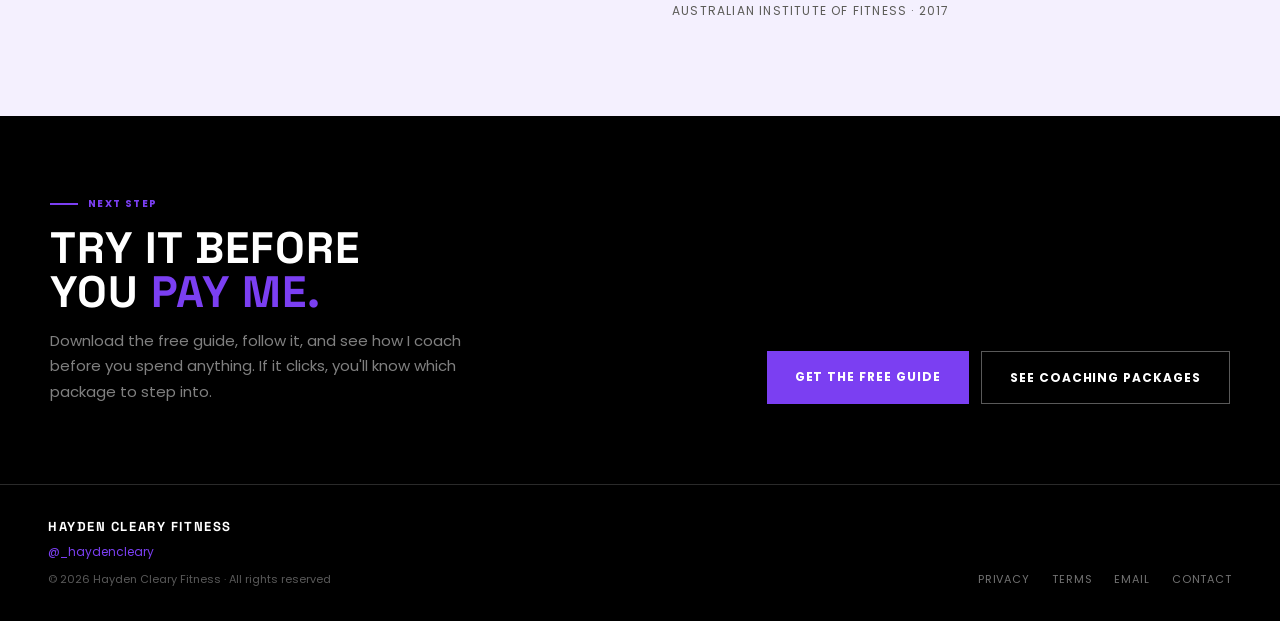
==== commit 7a482a79: "Update about.html" ====
--- a/about.html
+++ b/about.html
@@ -667,7 +667,7 @@
     </div>
  
     <figure>
-      <img src="hayden-cleary-master-trainer-2017.jpg"
+      <img src="hayden-cleary-master-trainer-2017_1.jpg"
            alt="Australian Institute of Fitness certificate awarding Hayden Cleary Master Trainer Level 1, dated 11 August 2017.">
       <figcaption>Australian Institute of Fitness &middot; 2017</figcaption>
     </figure>
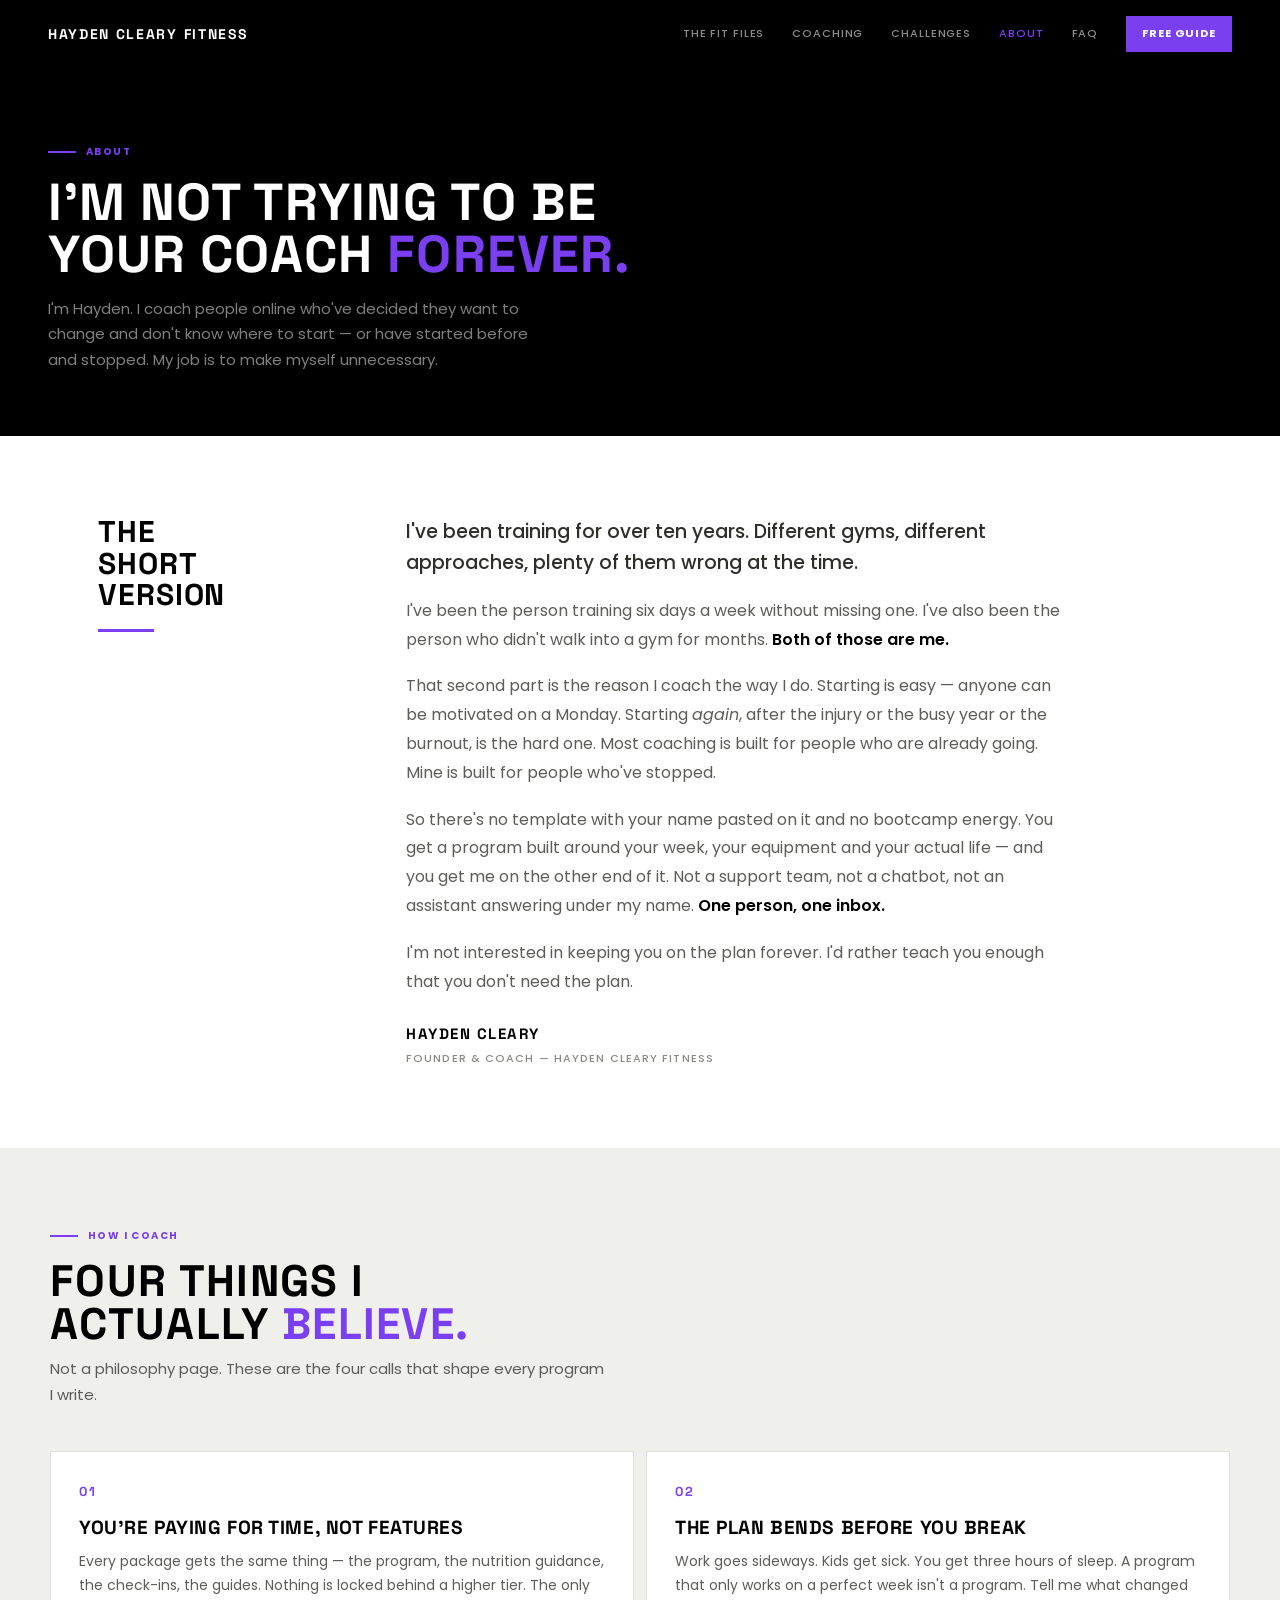
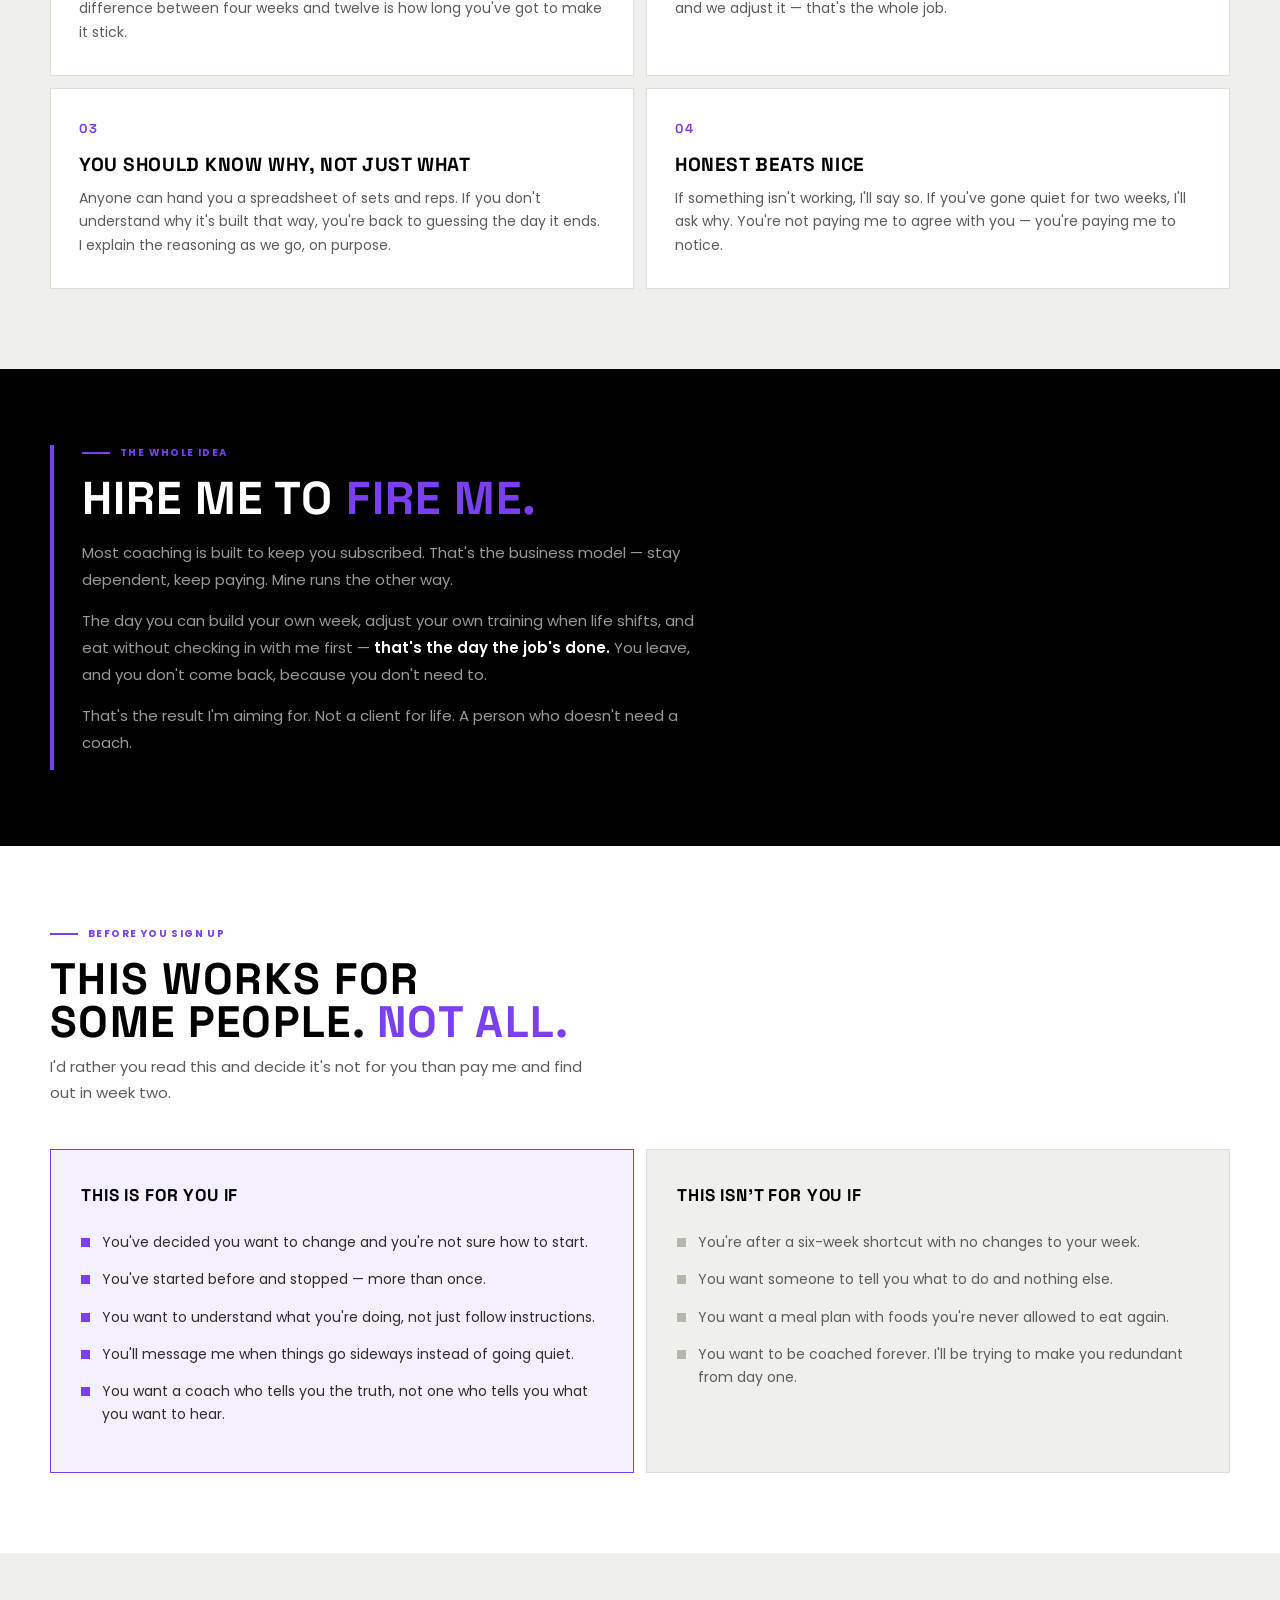
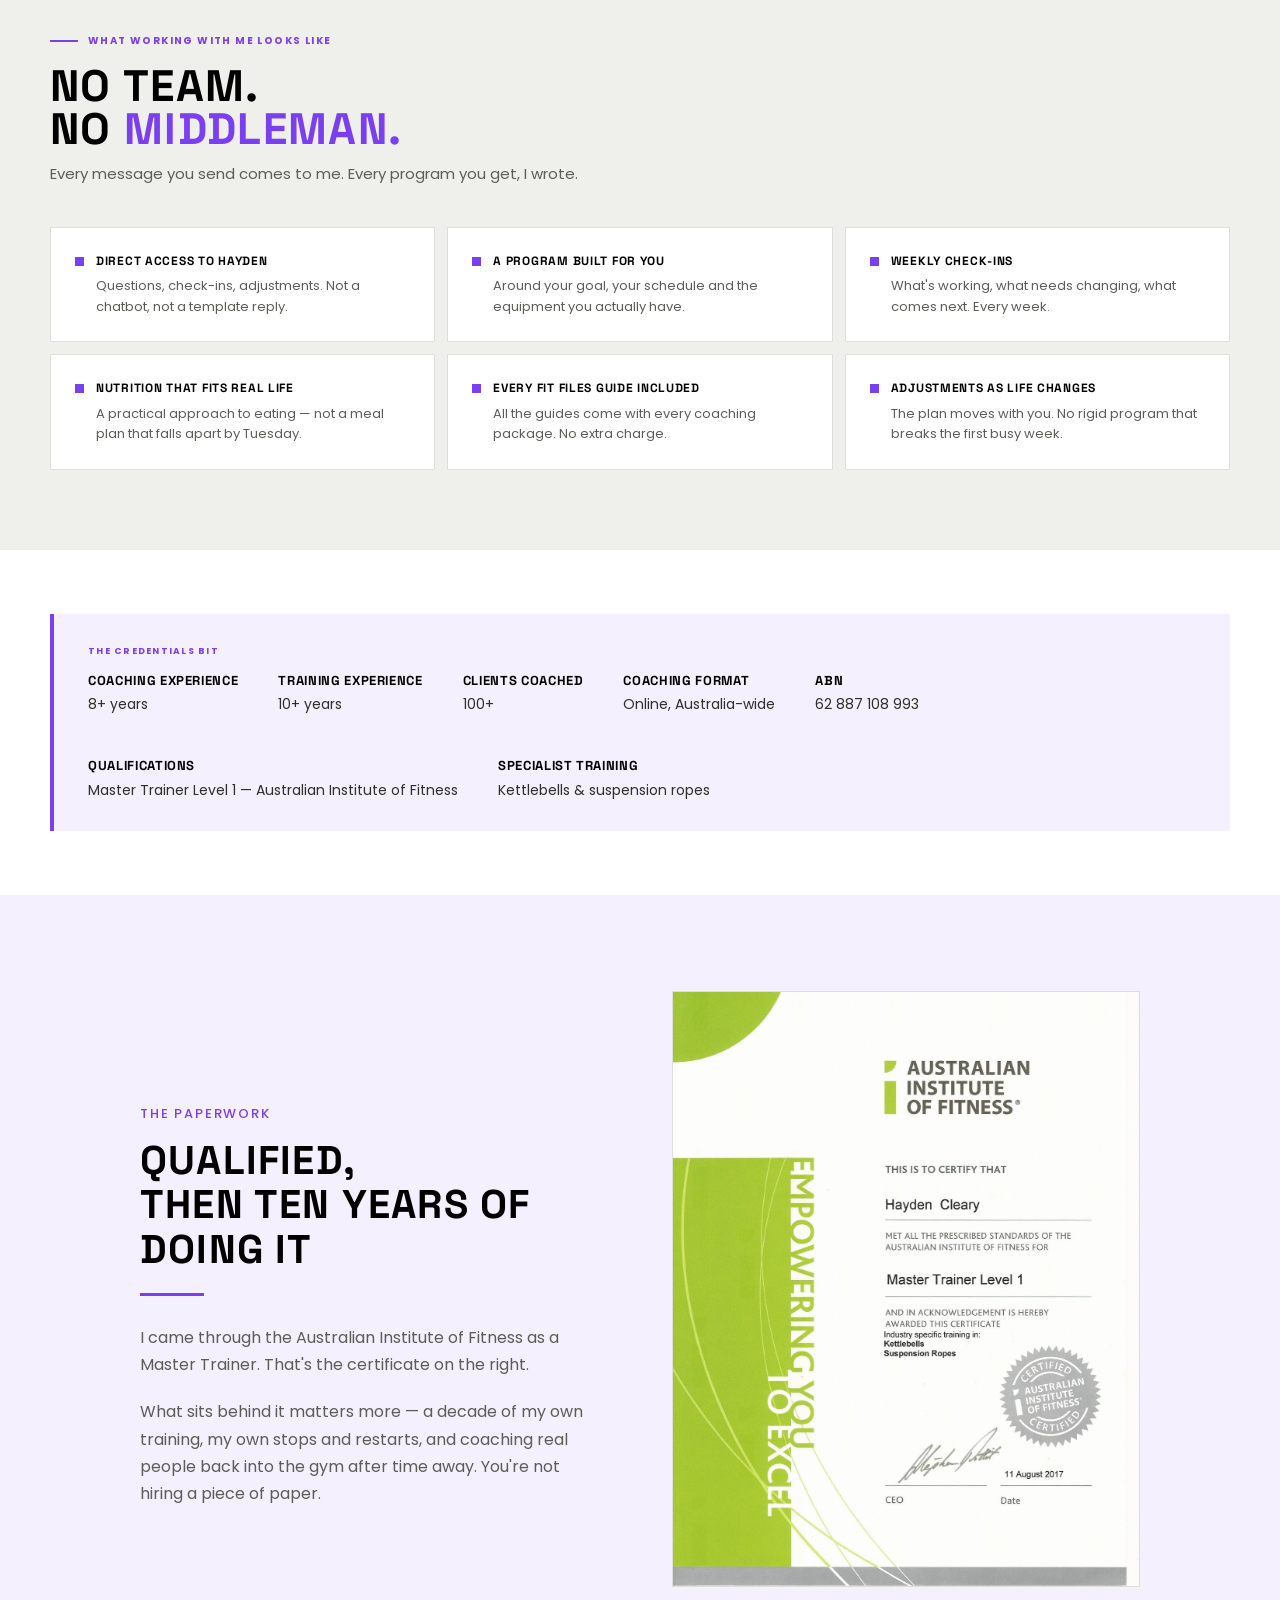
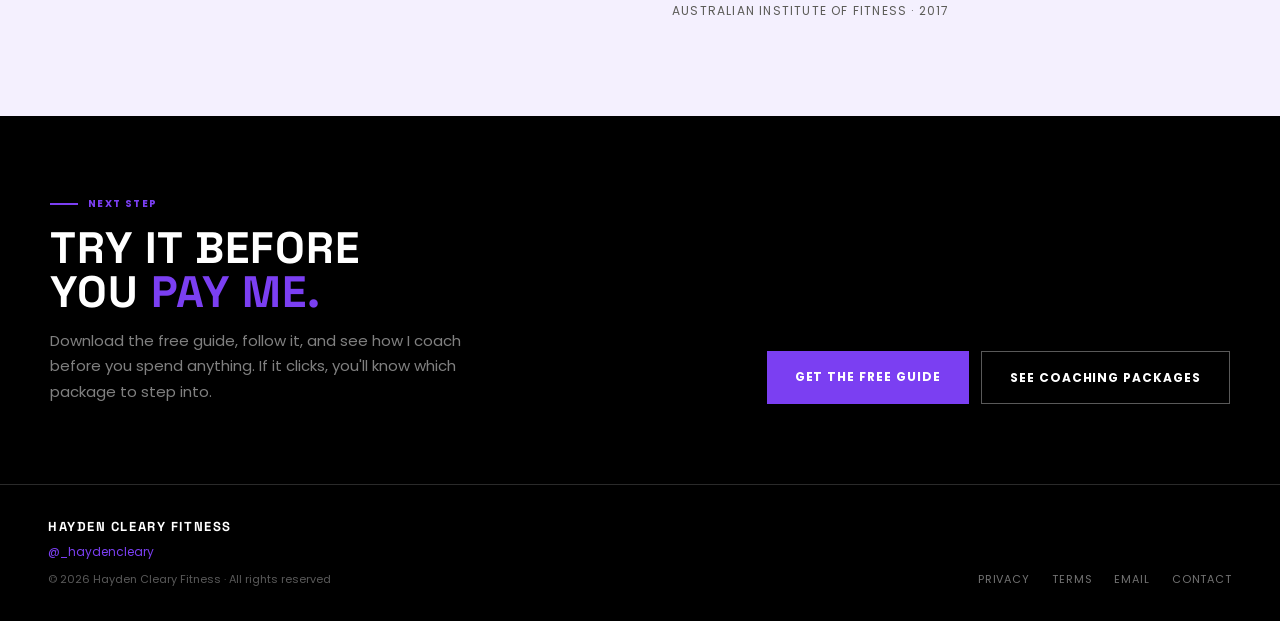
==== commit cdea517d: "Add FAQ link to navigation and fix HTML structure" ====
--- a/about.html
+++ b/about.html
@@ -394,6 +394,7 @@
     <a href="index.html" class="nav-link">Coaching</a>
     <a href="challenges.html" class="nav-link">Challenges</a>
     <a href="about.html" class="nav-link is-active">About</a>
+    <a href="faq.html" class="nav-link">FAQ</a>
     <a href="hcf_lead_magnet_landing.html" class="nav-cta">Free Guide</a>
   </div>
 </nav>
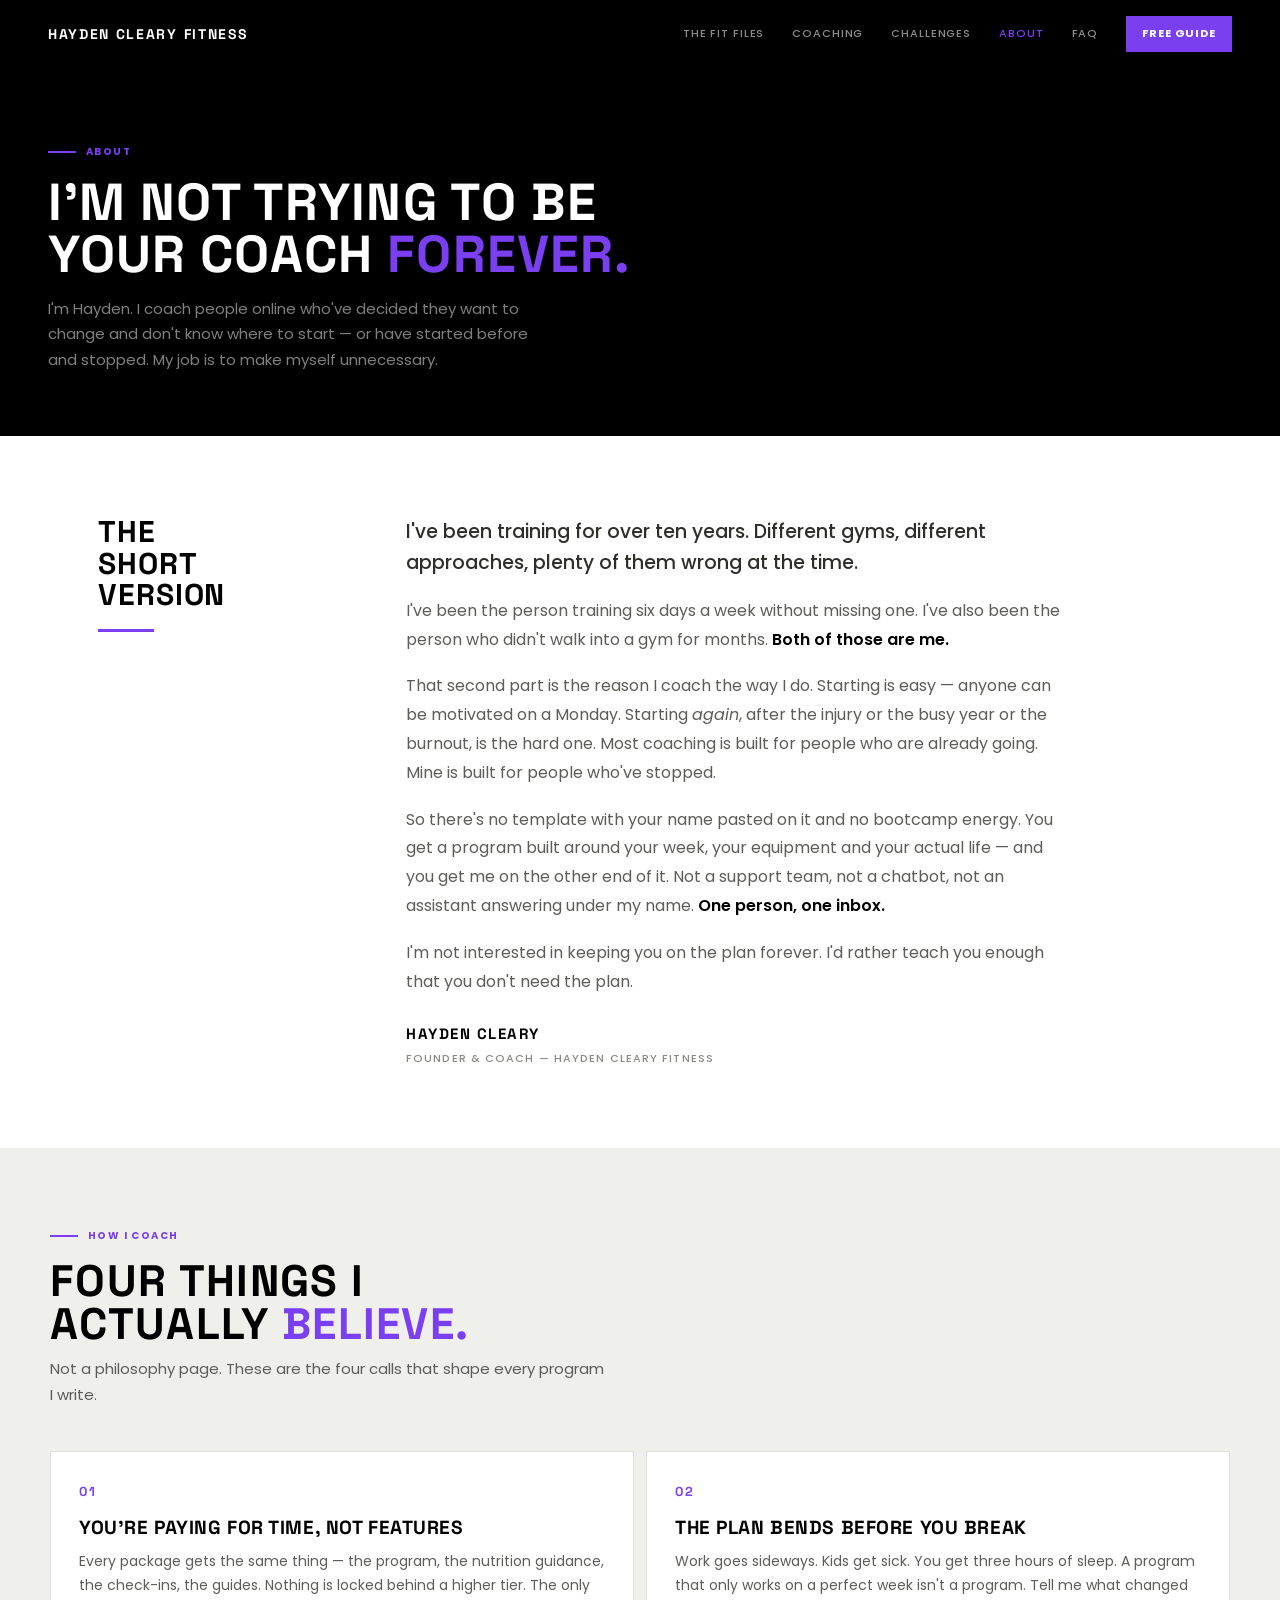
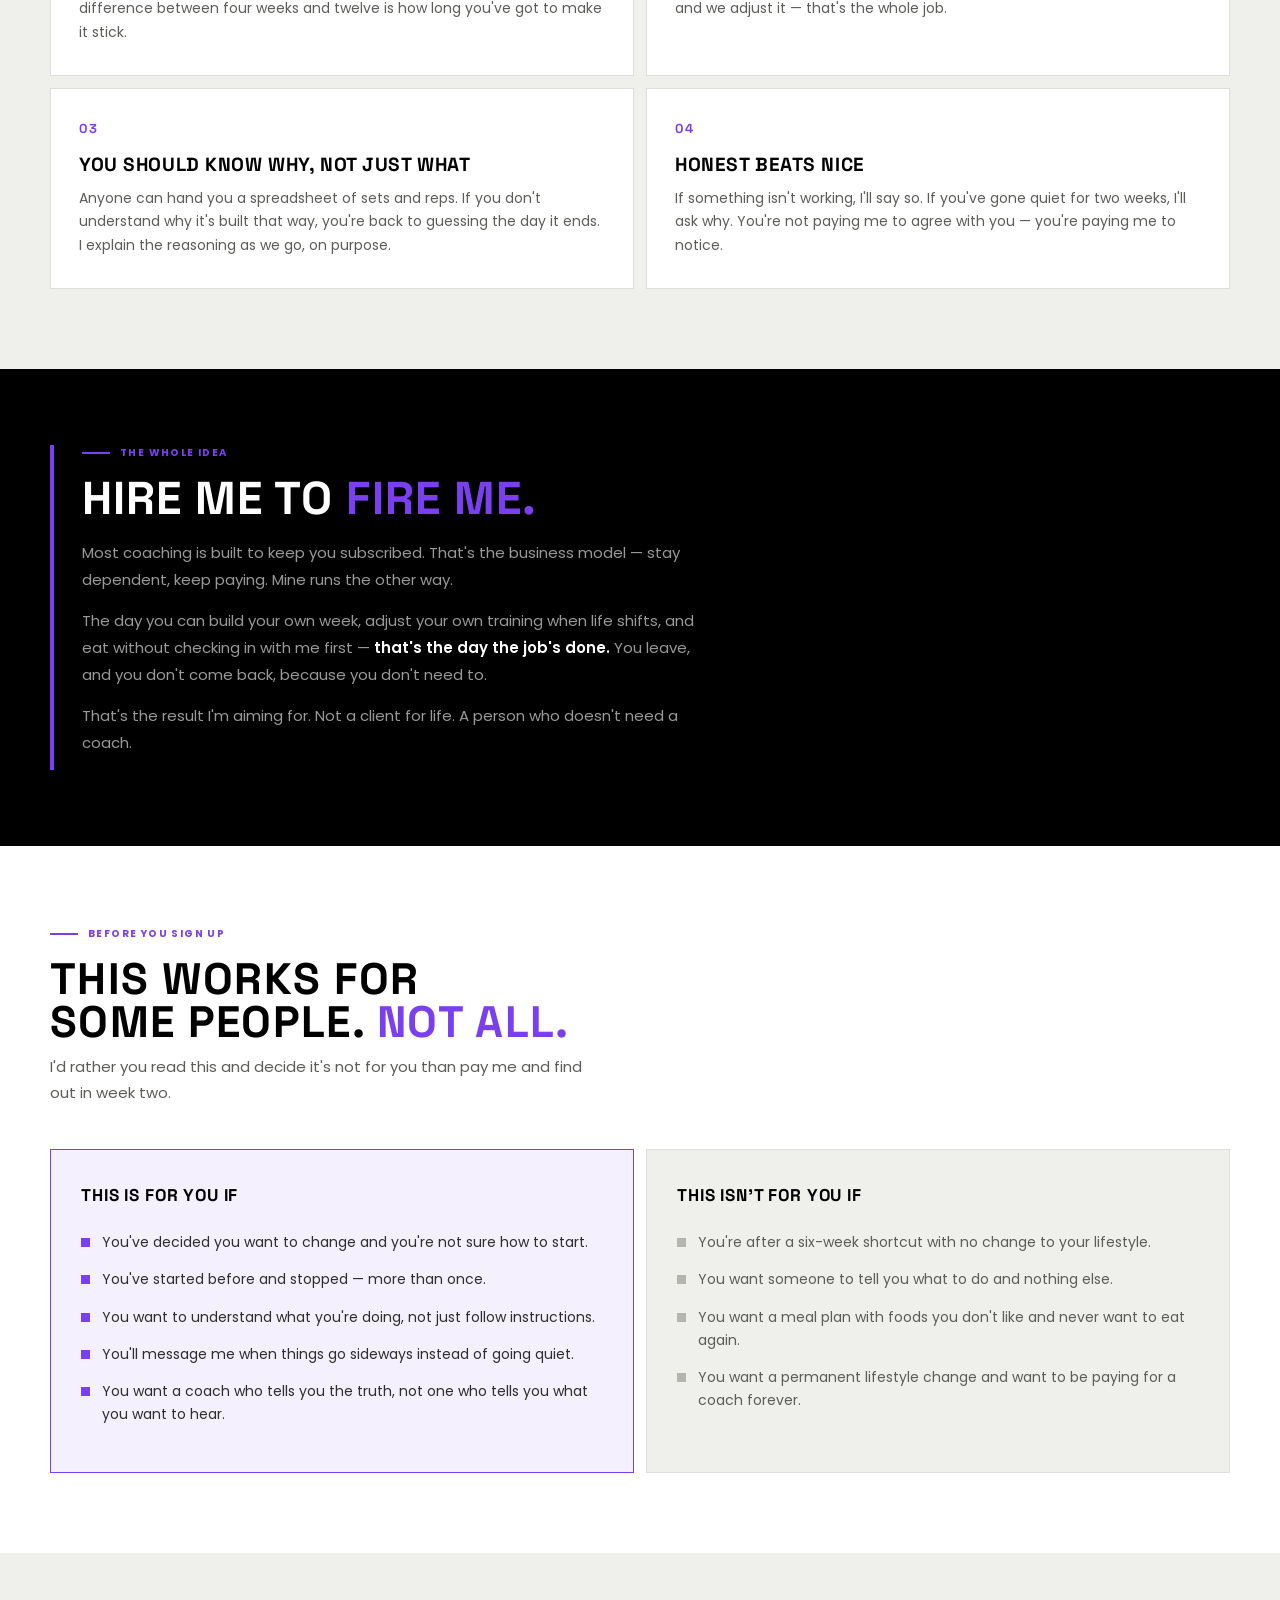
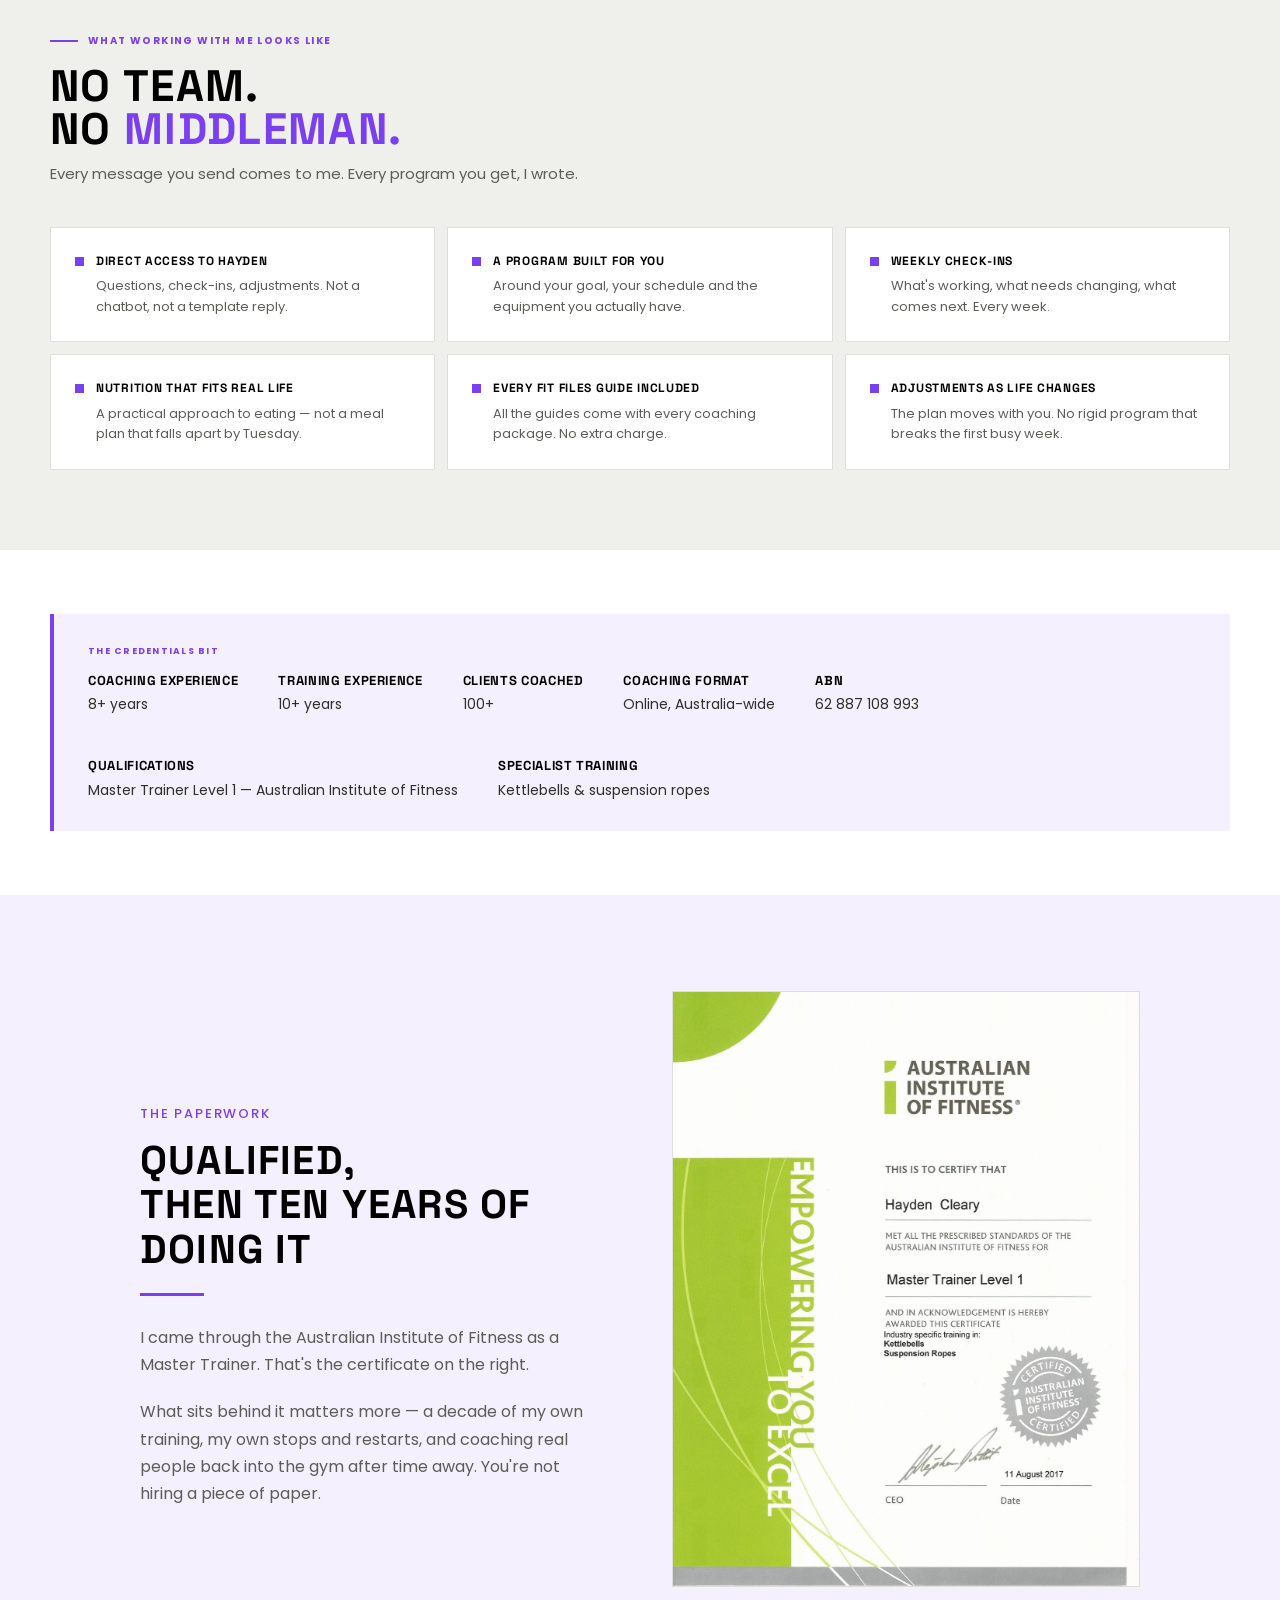
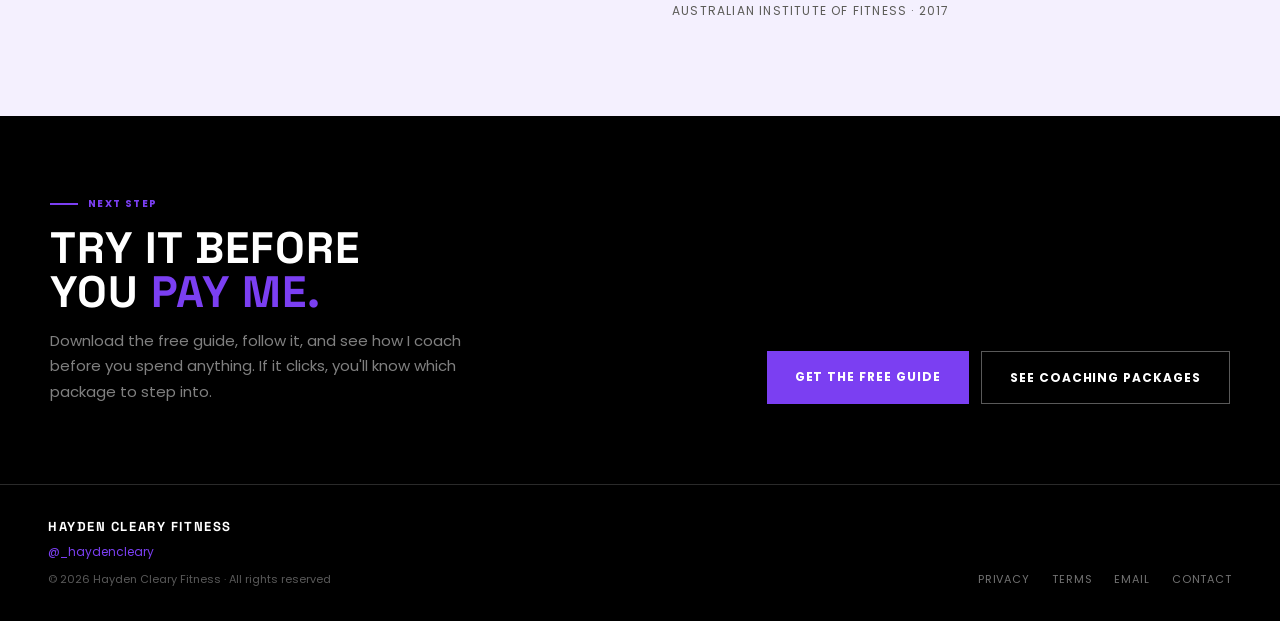
==== commit 70949b98: "Update about.html" ====
--- a/about.html
+++ b/about.html
@@ -501,10 +501,10 @@
       </div>
       <div class="fit-col no">
         <div class="fit-col-title">This isn't for you if</div>
-        <div class="fit-item"><span class="fit-mark"></span><span class="fit-text">You're after a six-week shortcut with no changes to your week.</span></div>
+        <div class="fit-item"><span class="fit-mark"></span><span class="fit-text">You're after a six-week shortcut with no change to your lifestyle.</span></div>
         <div class="fit-item"><span class="fit-mark"></span><span class="fit-text">You want someone to tell you what to do and nothing else.</span></div>
-        <div class="fit-item"><span class="fit-mark"></span><span class="fit-text">You want a meal plan with foods you're never allowed to eat again.</span></div>
-        <div class="fit-item"><span class="fit-mark"></span><span class="fit-text">You want to be coached forever. I'll be trying to make you redundant from day one.</span></div>
+        <div class="fit-item"><span class="fit-mark"></span><span class="fit-text">You want a meal plan with foods you don't like and never want to eat again.</span></div>
+        <div class="fit-item"><span class="fit-mark"></span><span class="fit-text">You want a permanent lifestyle change and want to be paying for a coach forever.</span></div>
       </div>
     </div>
   </div>
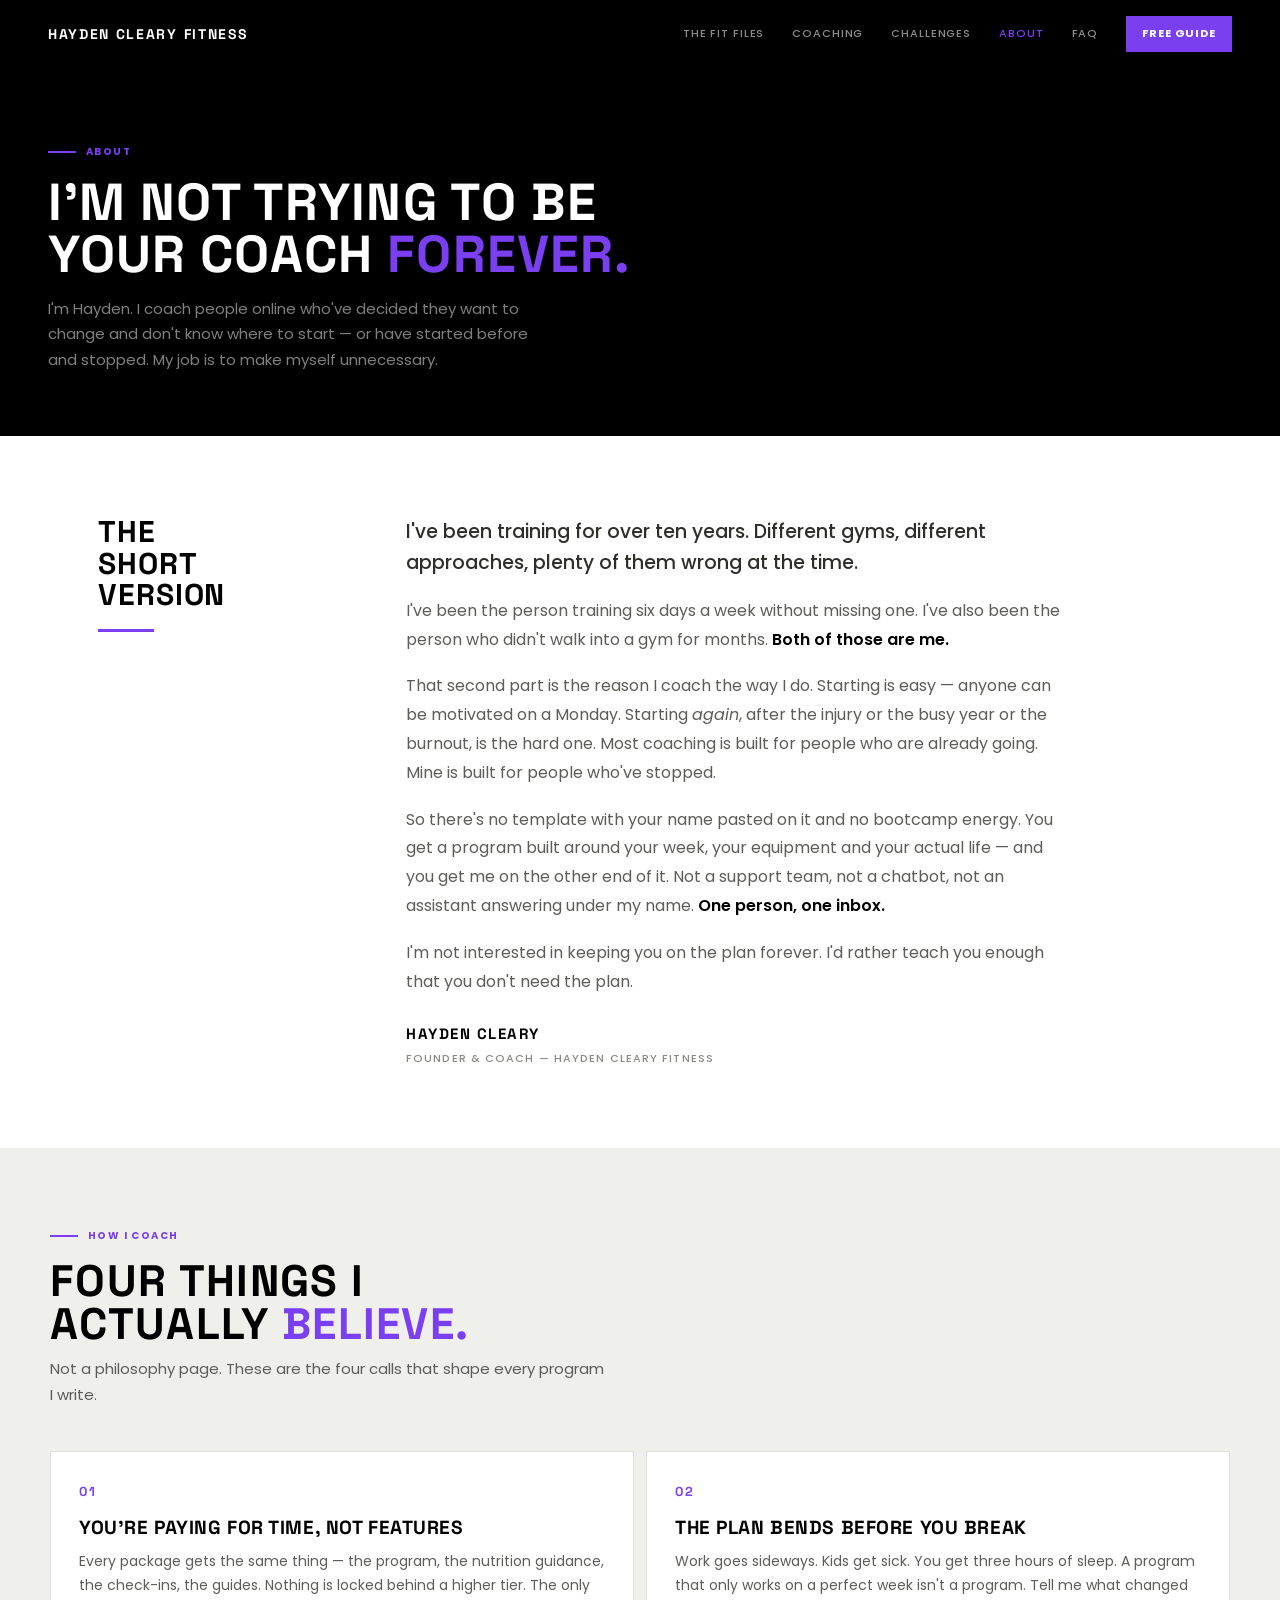
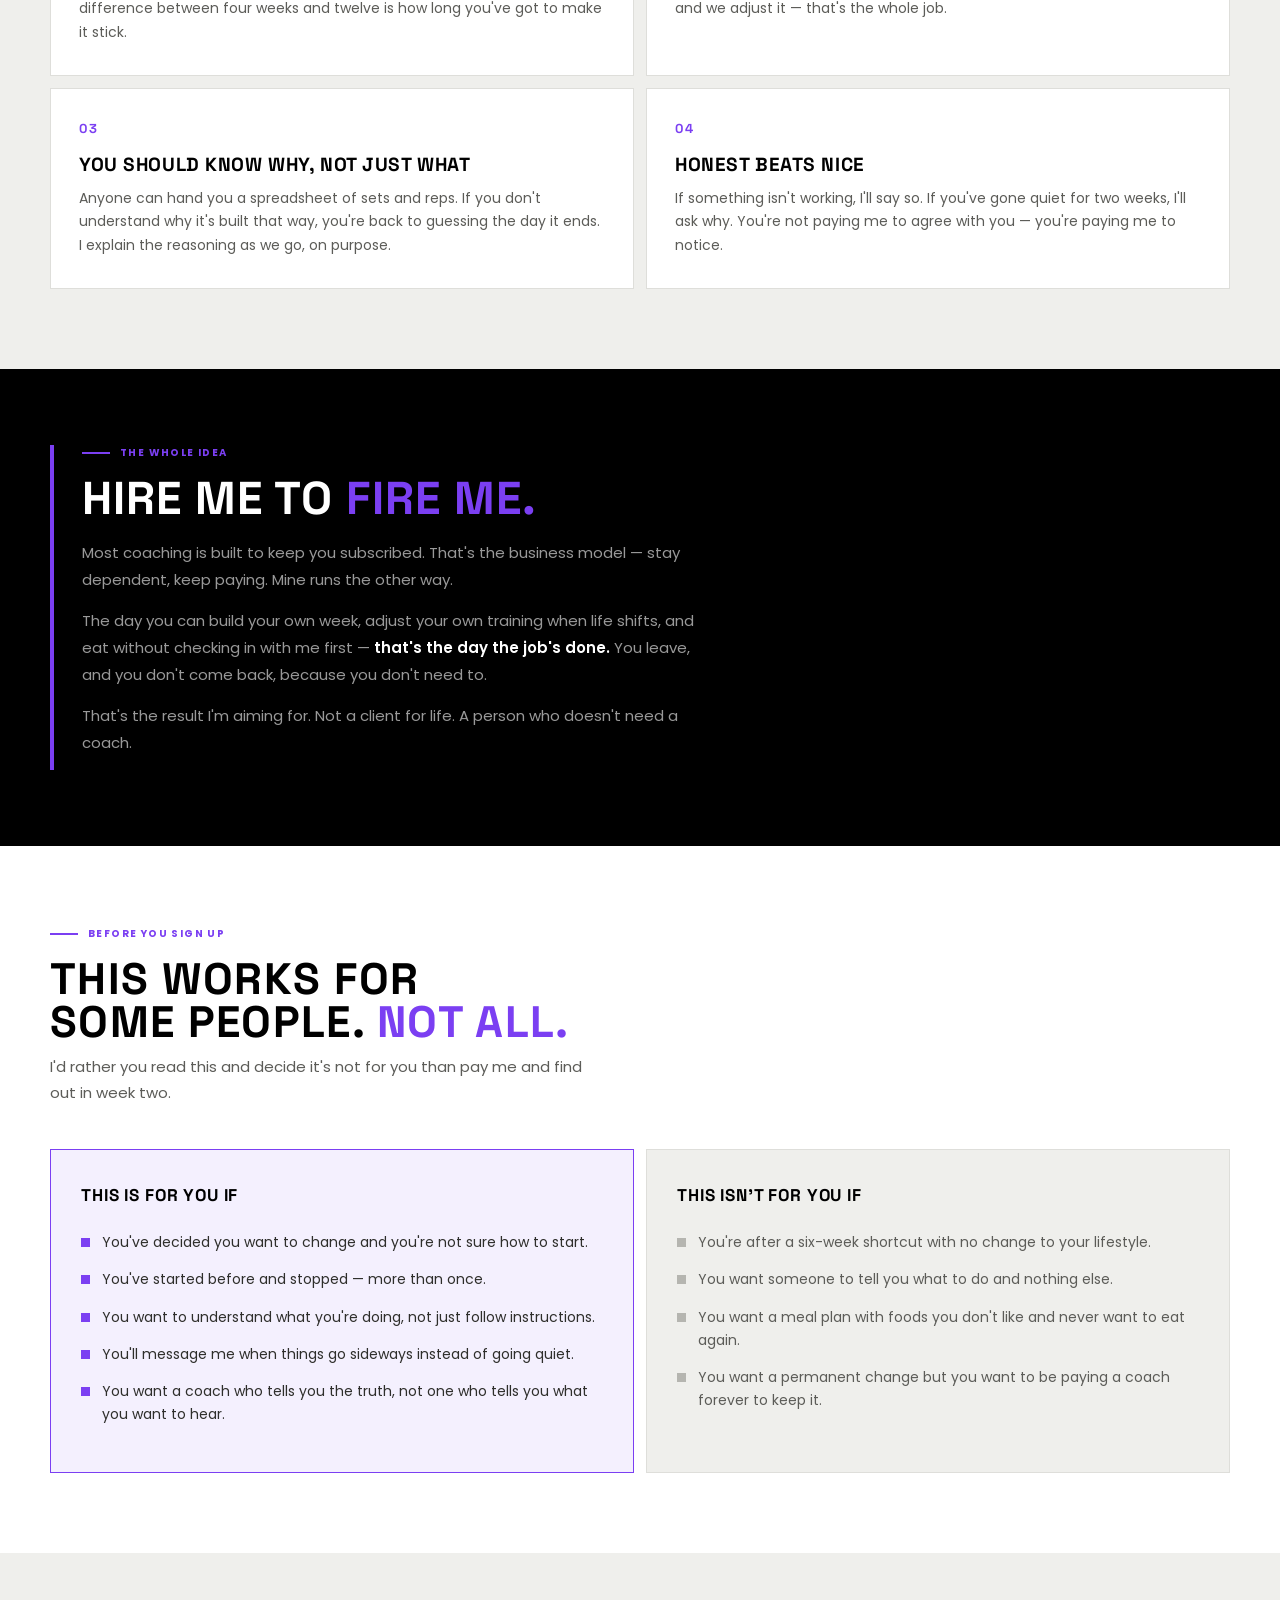
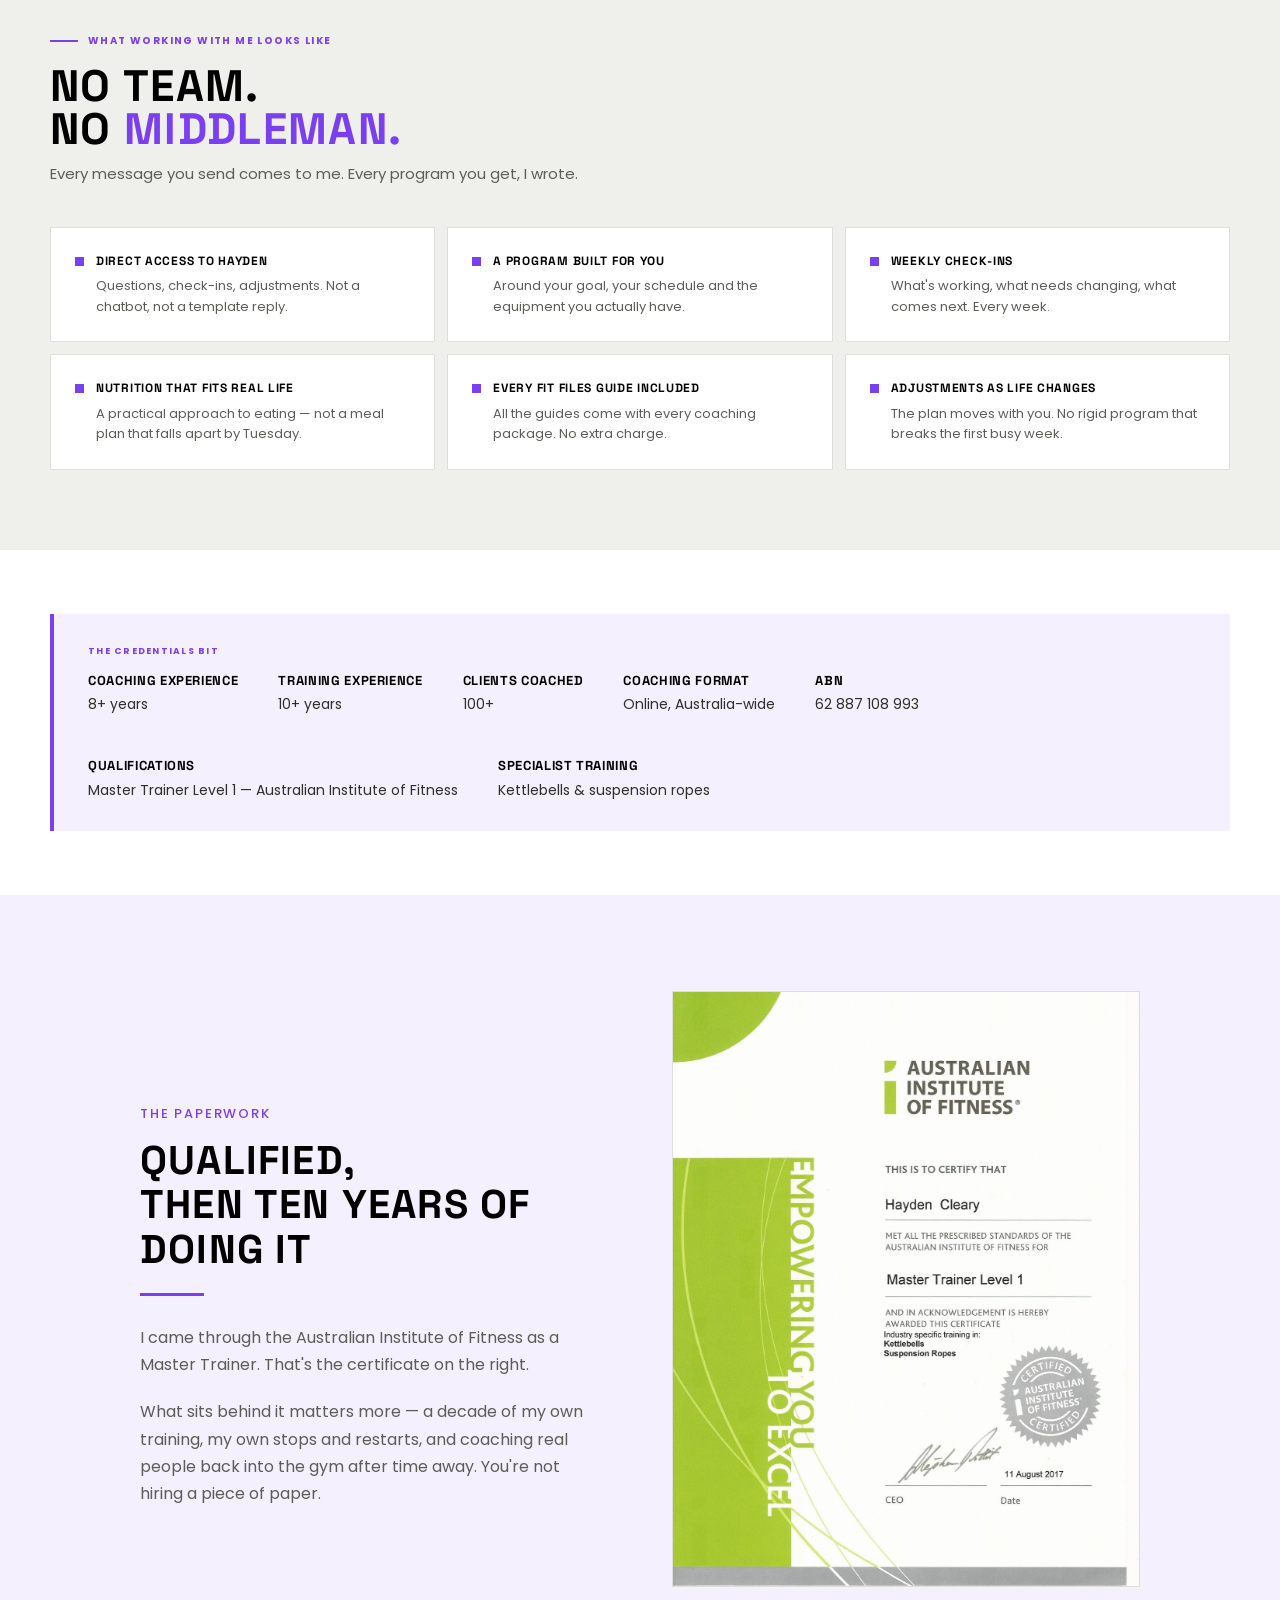
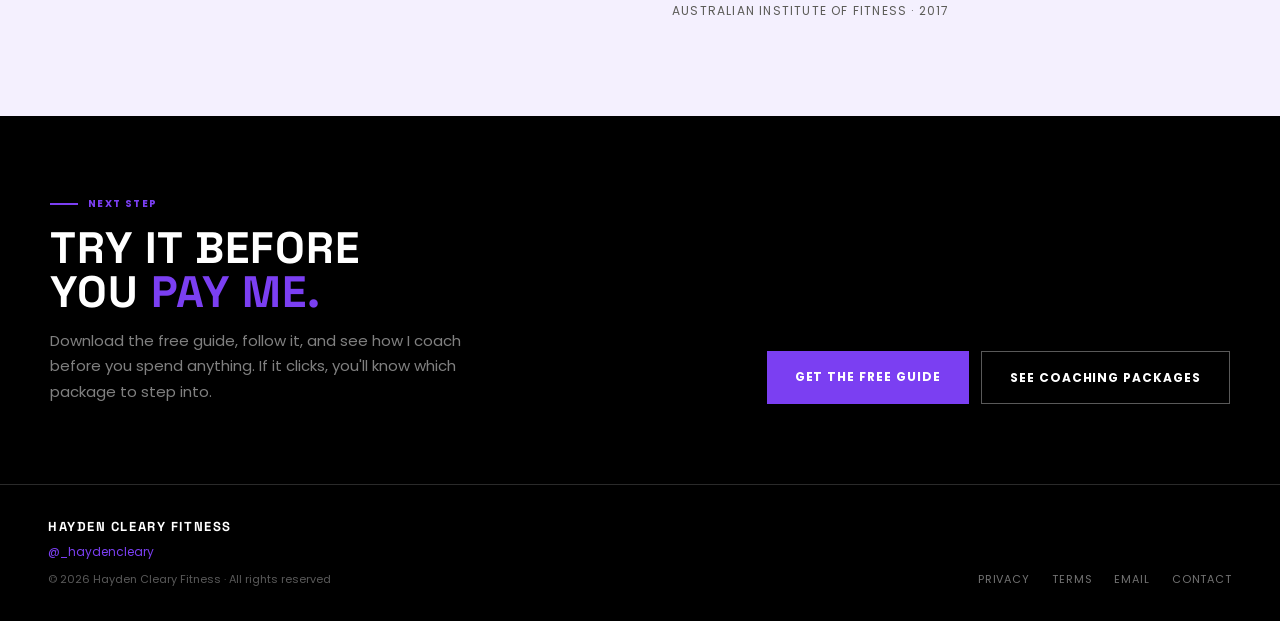
==== commit 3ccae0d5: "Update about.html" ====
--- a/about.html
+++ b/about.html
@@ -504,7 +504,7 @@
         <div class="fit-item"><span class="fit-mark"></span><span class="fit-text">You're after a six-week shortcut with no change to your lifestyle.</span></div>
         <div class="fit-item"><span class="fit-mark"></span><span class="fit-text">You want someone to tell you what to do and nothing else.</span></div>
         <div class="fit-item"><span class="fit-mark"></span><span class="fit-text">You want a meal plan with foods you don't like and never want to eat again.</span></div>
-        <div class="fit-item"><span class="fit-mark"></span><span class="fit-text">You want a permanent lifestyle change and want to be paying for a coach forever.</span></div>
+        <div class="fit-item"><span class="fit-mark"></span><span class="fit-text">You want a permanent change but you want to be paying a coach forever to keep it.</span></div>
       </div>
     </div>
   </div>
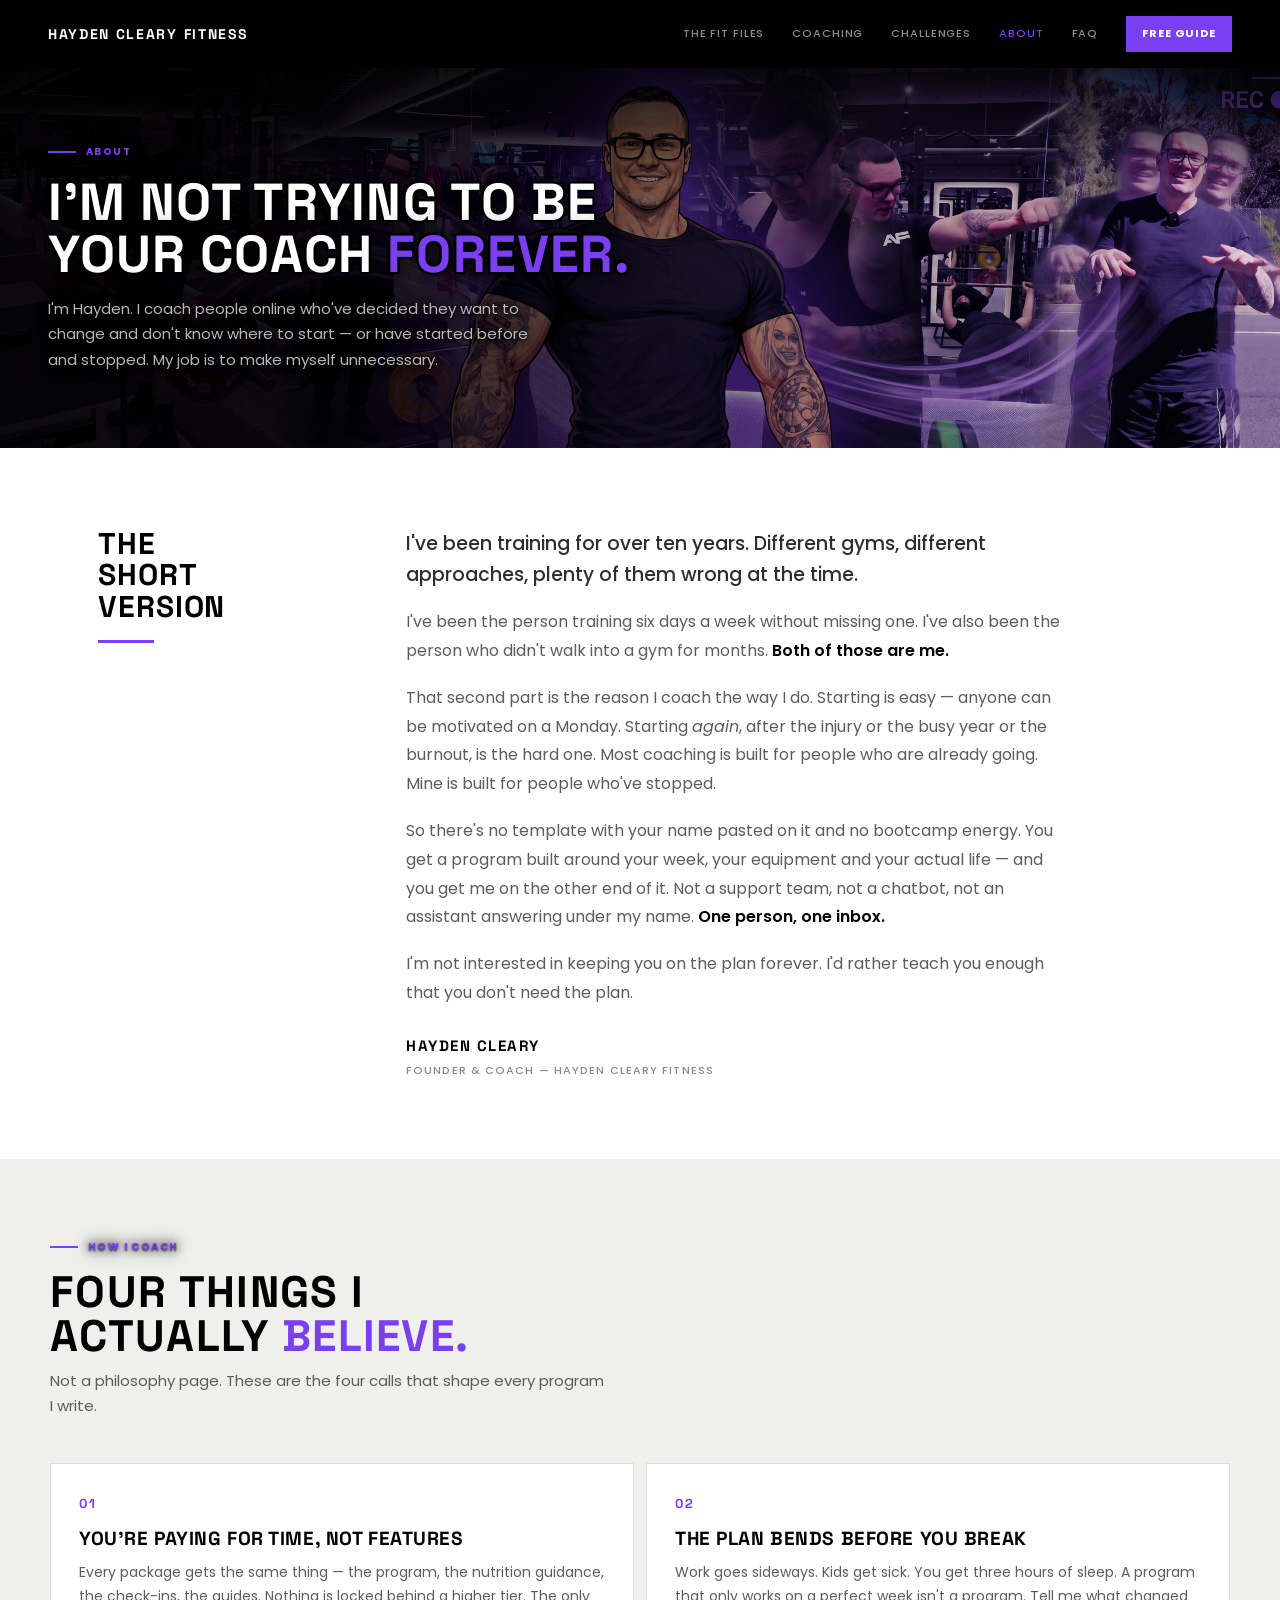
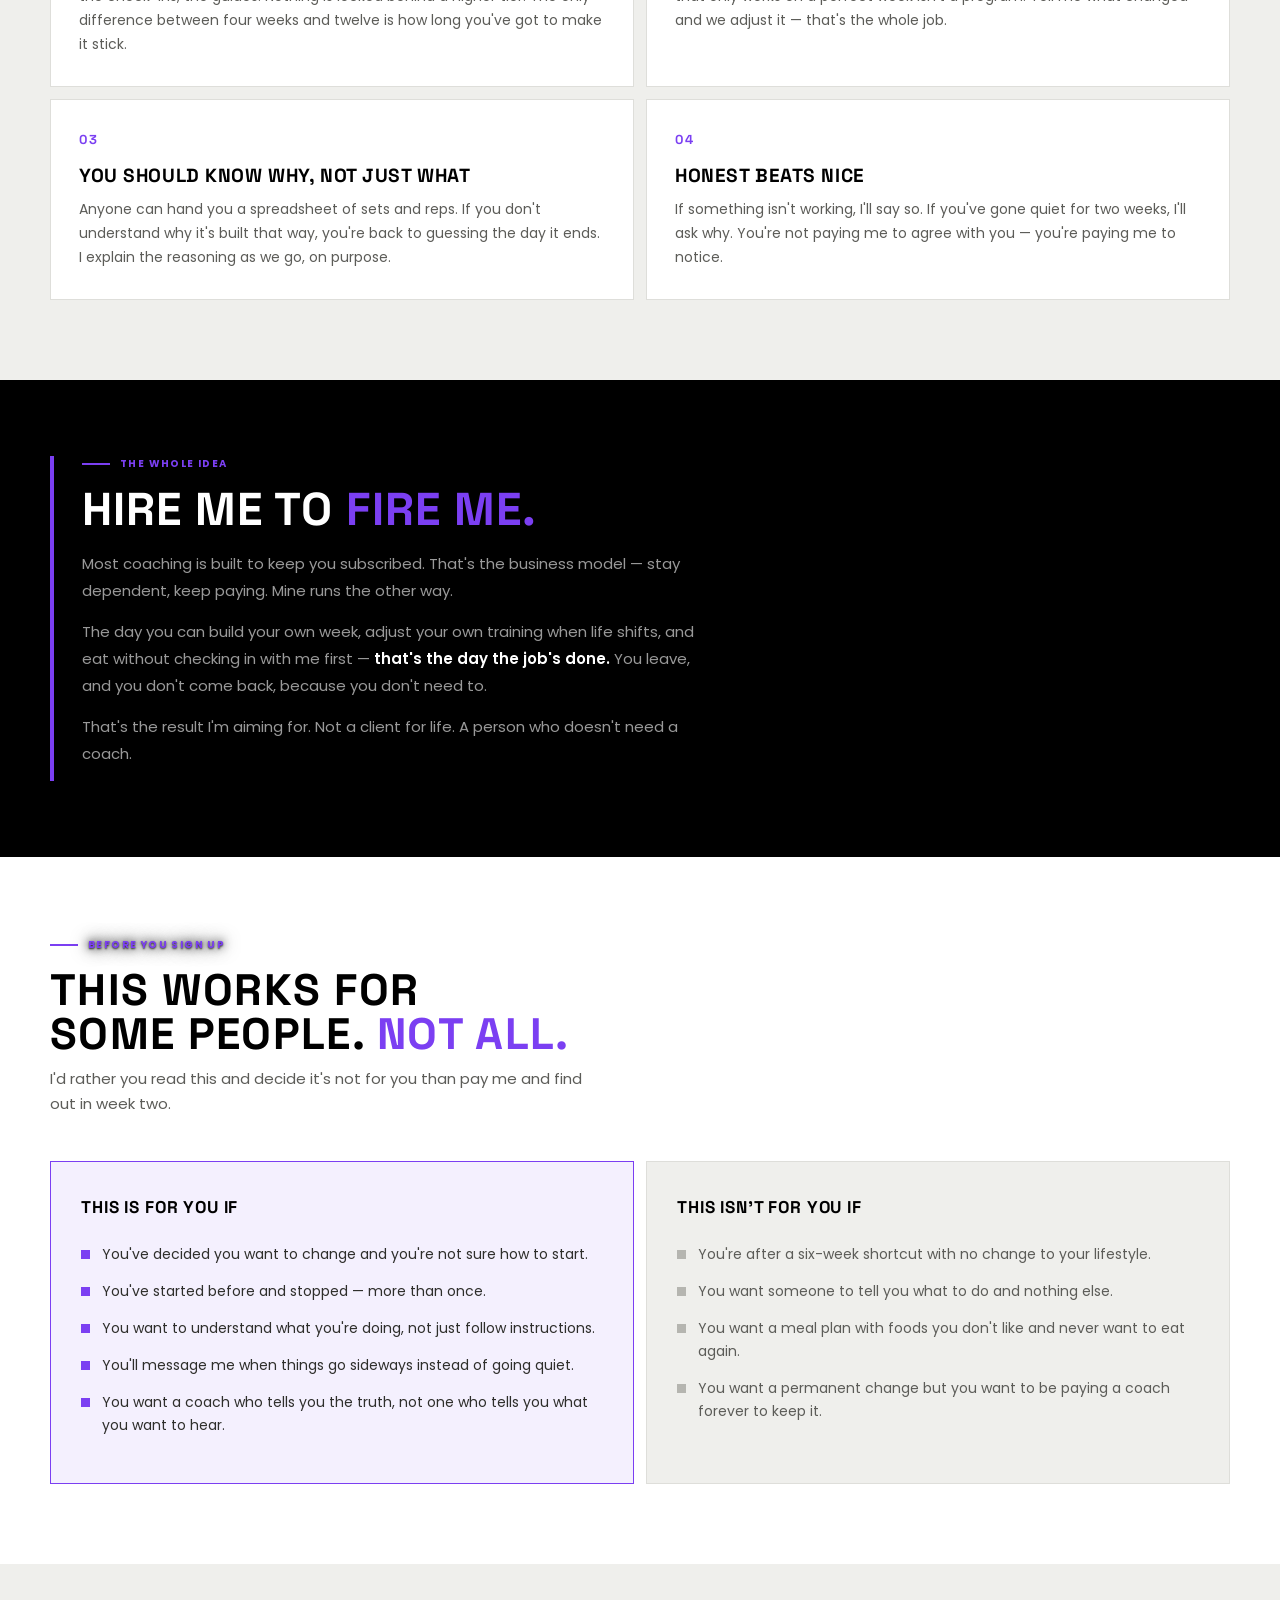
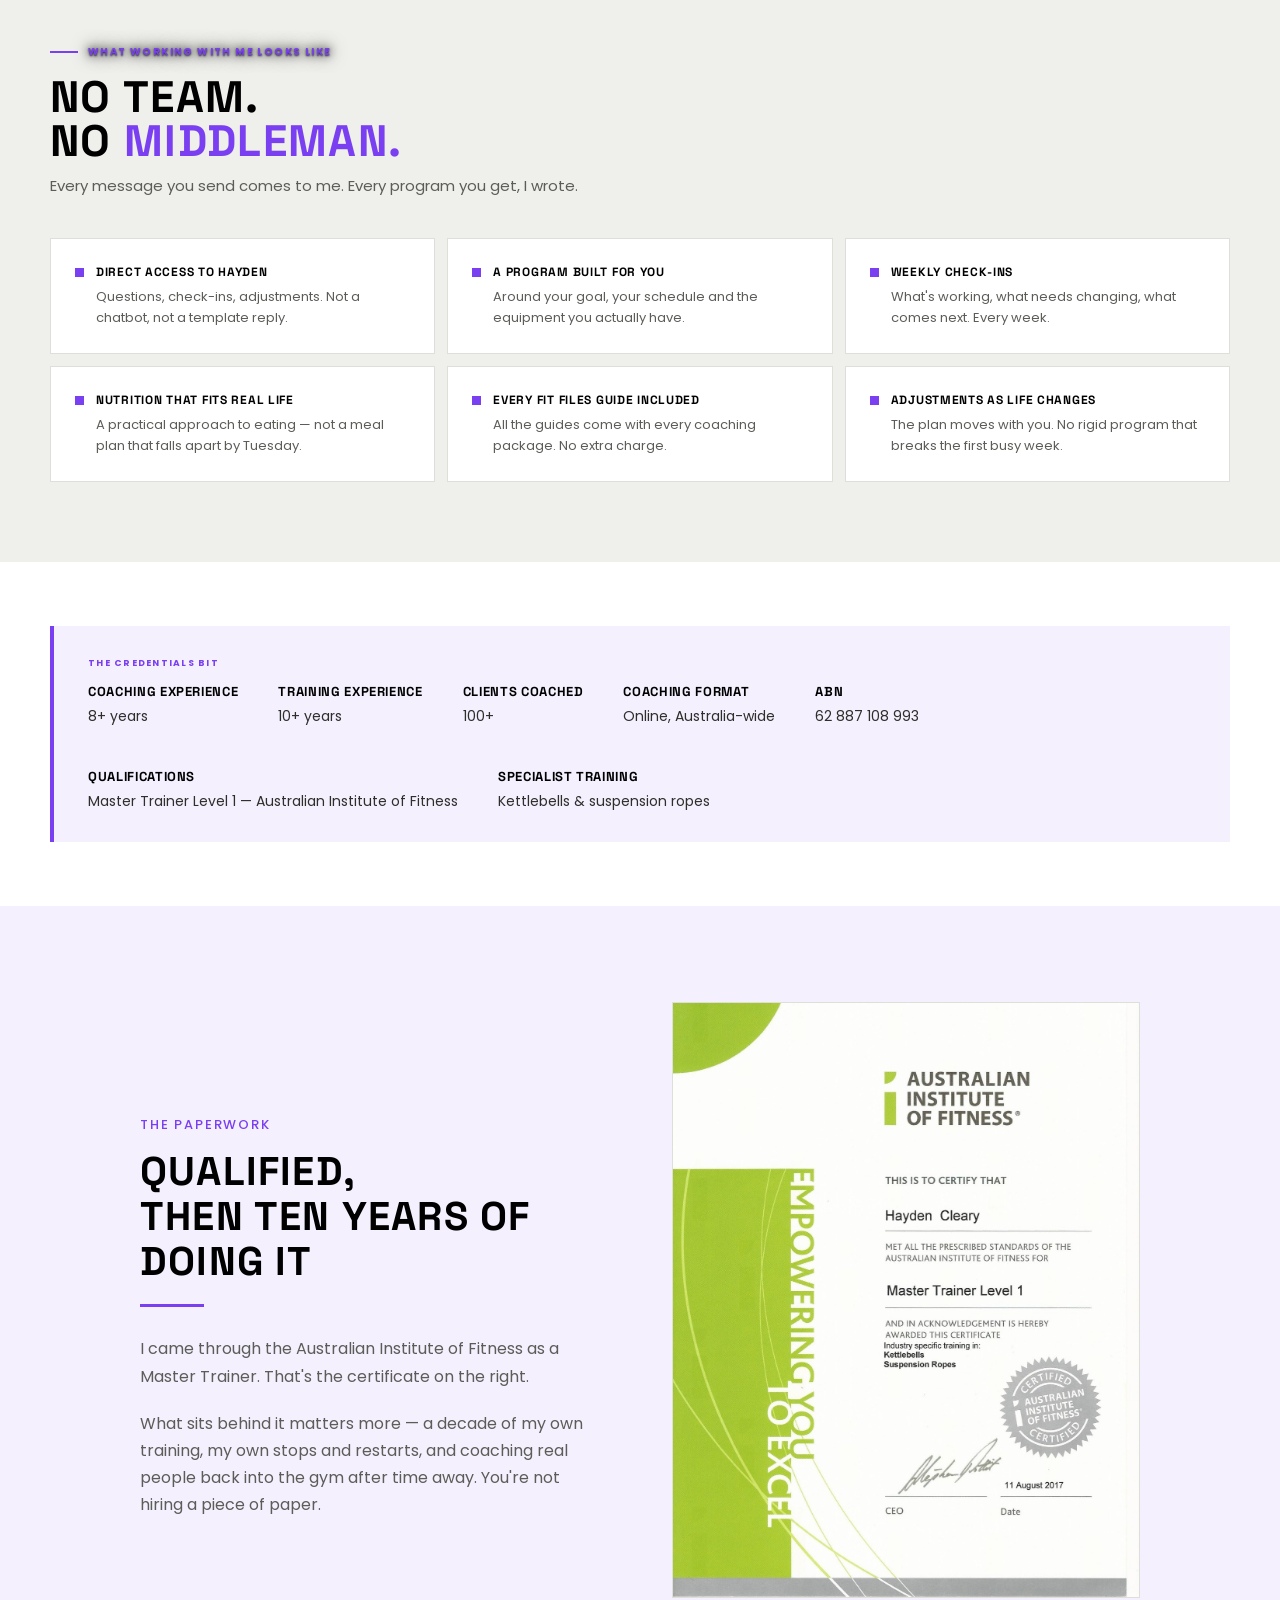
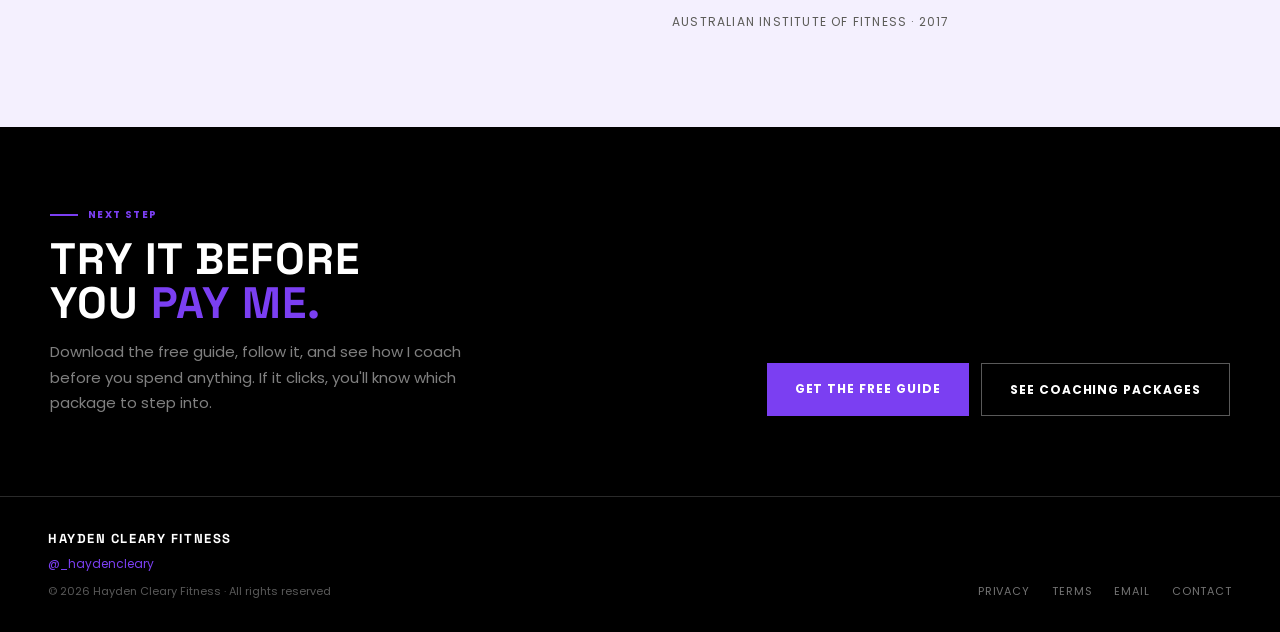
==== commit 1e3e7d4a: "Add stylesheet link for hcf-banner-hero" ====
--- a/about.html
+++ b/about.html
@@ -383,6 +383,7 @@
   * { transition-duration: .01ms !important; scroll-behavior: auto !important; }
 }
 </style>
+<link rel="stylesheet" href="hcf-banner-hero.css">
 </head>
 <body>
 
--- a/hcf-banner-hero.css
+++ b/hcf-banner-hero.css
@@ -0,0 +1,160 @@
+/* =============================================
+   HCF BANNER HERO
+   Applies the banner to every interior page hero.
+   Requires hcf-banner-hero.jpg in the repo root.
+   Linked from each page just before </head>.
+   ============================================= */
+
+.hero,
+.page-hero,
+.legal-hero,
+.soon {
+  position: relative;
+  background-color: #000;
+  background-image: url('hcf-banner-hero.jpg');
+  background-size: cover;
+  background-position: center center;
+  background-repeat: no-repeat;
+  overflow: hidden;
+}
+
+/* Left scrim - keeps the headline zone dark enough to read */
+.hero::before,
+.page-hero::before,
+.legal-hero::before,
+.soon::before {
+  content: "";
+  position: absolute;
+  inset: 0;
+  z-index: 0;
+  pointer-events: none;
+  background: linear-gradient(
+    to right,
+    rgba(0,0,0,.92) 0%,
+    rgba(0,0,0,.86) 26%,
+    rgba(0,0,0,.62) 46%,
+    rgba(0,0,0,.28) 66%,
+    rgba(0,0,0,.10) 100%
+  );
+}
+
+/* Top scrim - protects the nav sitting above the banner */
+.hero::after,
+.page-hero::after,
+.legal-hero::after,
+.soon::after {
+  content: "";
+  position: absolute;
+  left: 0;
+  right: 0;
+  top: 0;
+  height: 120px;
+  z-index: 0;
+  pointer-events: none;
+  background: linear-gradient(to bottom, rgba(0,0,0,.75) 0%, rgba(0,0,0,0) 100%);
+}
+
+/* Lift all hero content above the scrims */
+.hero > *,
+.page-hero > *,
+.legal-hero > *,
+.soon > * {
+  position: relative;
+  z-index: 1;
+}
+
+/* Black outline + glow so type survives over the photo */
+.hero-headline,
+.page-headline,
+.legal-title,
+.soon-headline {
+  text-shadow:
+    0 0 28px rgba(0,0,0,.95),
+    0 0 12px rgba(0,0,0,.90),
+     2px  2px 0 rgba(0,0,0,.75),
+    -2px  2px 0 rgba(0,0,0,.75),
+     2px -2px 0 rgba(0,0,0,.75),
+    -2px -2px 0 rgba(0,0,0,.75),
+     0    2px 0 rgba(0,0,0,.75),
+     0   -2px 0 rgba(0,0,0,.75),
+     2px  0   0 rgba(0,0,0,.75),
+    -2px  0   0 rgba(0,0,0,.75);
+}
+
+.hero-sub,
+.page-sub,
+.legal-sub,
+.soon-sub,
+.eyebrow-text {
+  text-shadow: 0 0 18px rgba(0,0,0,.95), 0 0 8px rgba(0,0,0,.9), 0 1px 2px rgba(0,0,0,.8);
+}
+
+/* Sub copy sat at 50% white - lift it now there is a photo behind */
+.hero-sub,
+.page-sub,
+.legal-sub,
+.soon-sub {
+  color: rgba(255,255,255,.72);
+}
+
+/* Guarantee vertical room for the banner to read */
+.hero,
+.page-hero,
+.legal-hero {
+  min-height: 380px;
+}
+
+/* Fit Files page has its own glow layers - keep them under the content */
+.hero-glow,
+.hero-glow2 { z-index: 0 !important; }
+
+/* ---------- TABLET ---------- */
+@media (max-width: 1100px) {
+  .hero,
+  .page-hero,
+  .legal-hero,
+  .soon { background-position: 32% center; }
+
+  .hero::before,
+  .page-hero::before,
+  .legal-hero::before,
+  .soon::before {
+    background: linear-gradient(
+      to right,
+      rgba(0,0,0,.94) 0%,
+      rgba(0,0,0,.88) 40%,
+      rgba(0,0,0,.66) 70%,
+      rgba(0,0,0,.40) 100%
+    );
+  }
+}
+
+/* ---------- MOBILE ---------- */
+@media (max-width: 720px) {
+  .hero,
+  .page-hero,
+  .legal-hero,
+  .soon {
+    background-position: 58% center;
+    min-height: 300px;
+  }
+
+  .hero::before,
+  .page-hero::before,
+  .legal-hero::before,
+  .soon::before {
+    background: linear-gradient(
+      to bottom,
+      rgba(0,0,0,.74) 0%,
+      rgba(0,0,0,.82) 45%,
+      rgba(0,0,0,.90) 100%
+    );
+  }
+
+  .hero-headline,
+  .page-headline,
+  .legal-title,
+  .soon-headline {
+    text-shadow: 0 0 22px rgba(0,0,0,.95), 0 2px 4px rgba(0,0,0,.9);
+  }
+}
